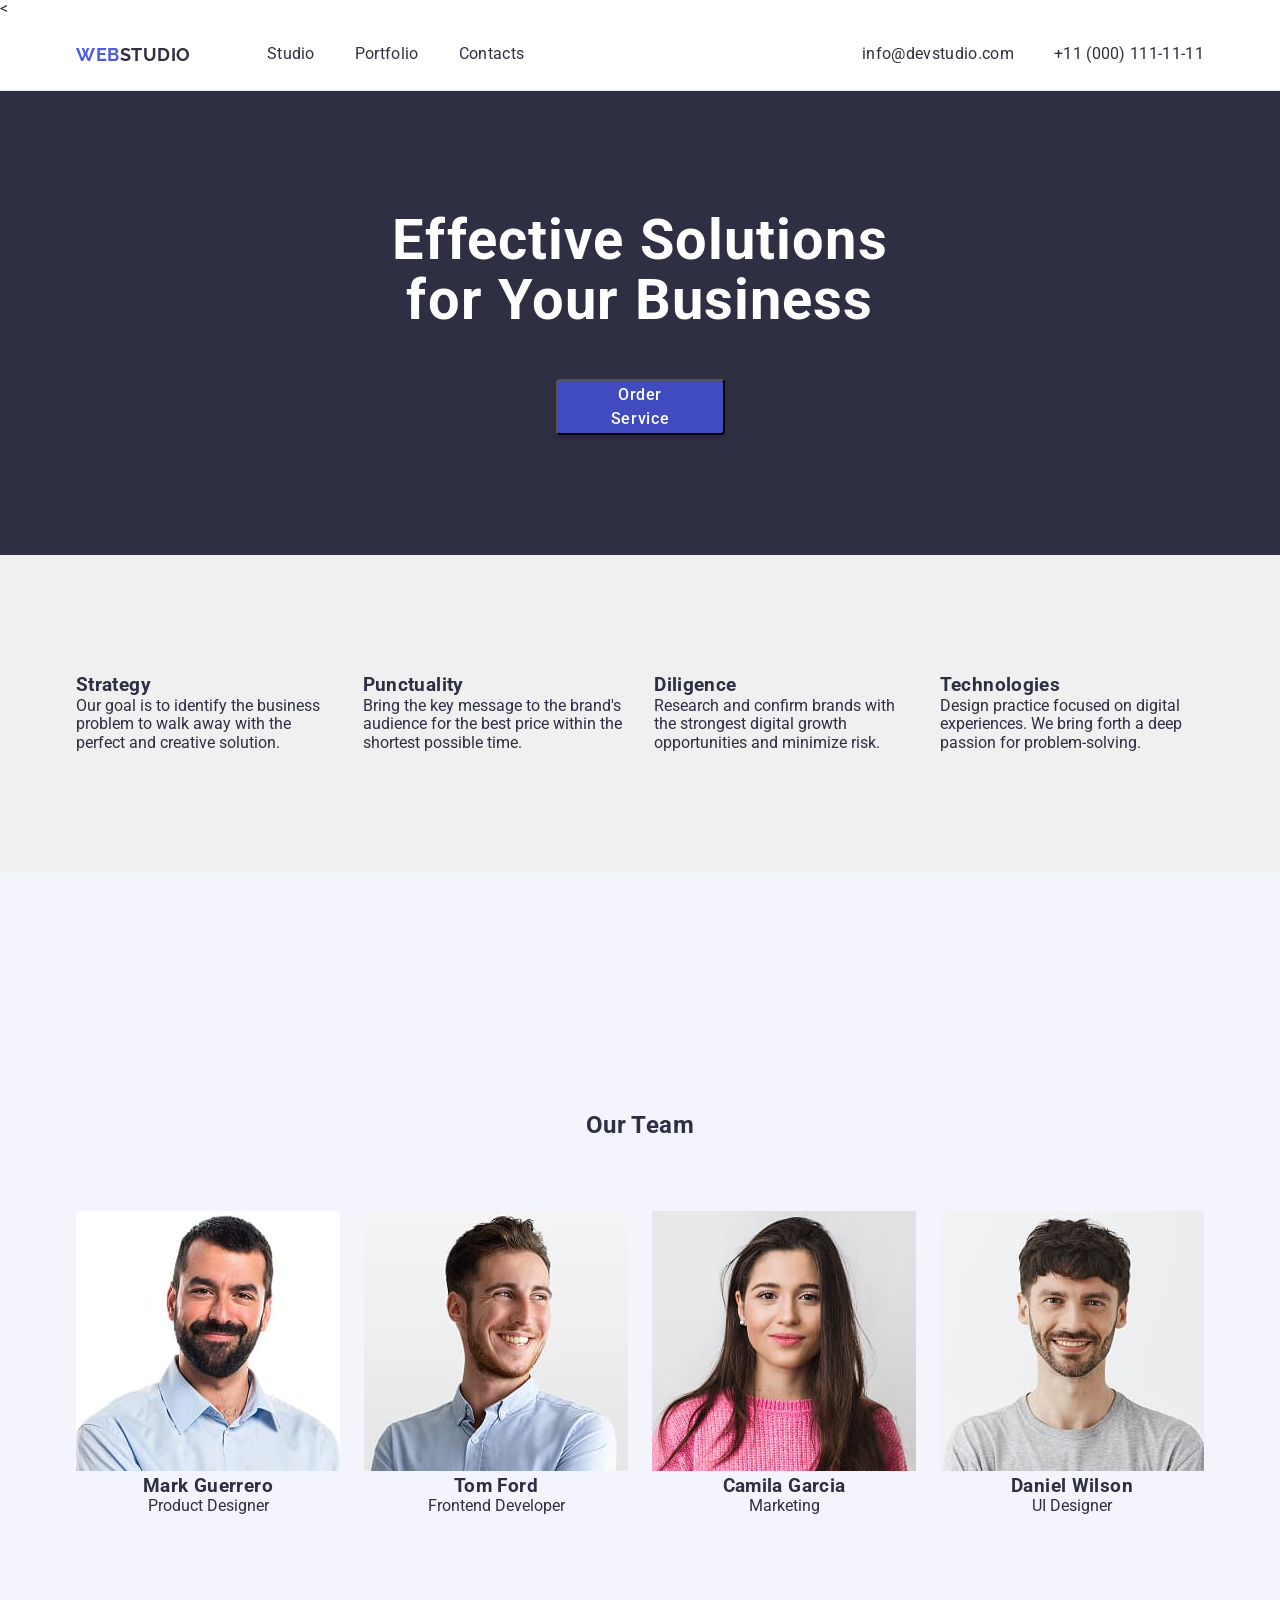
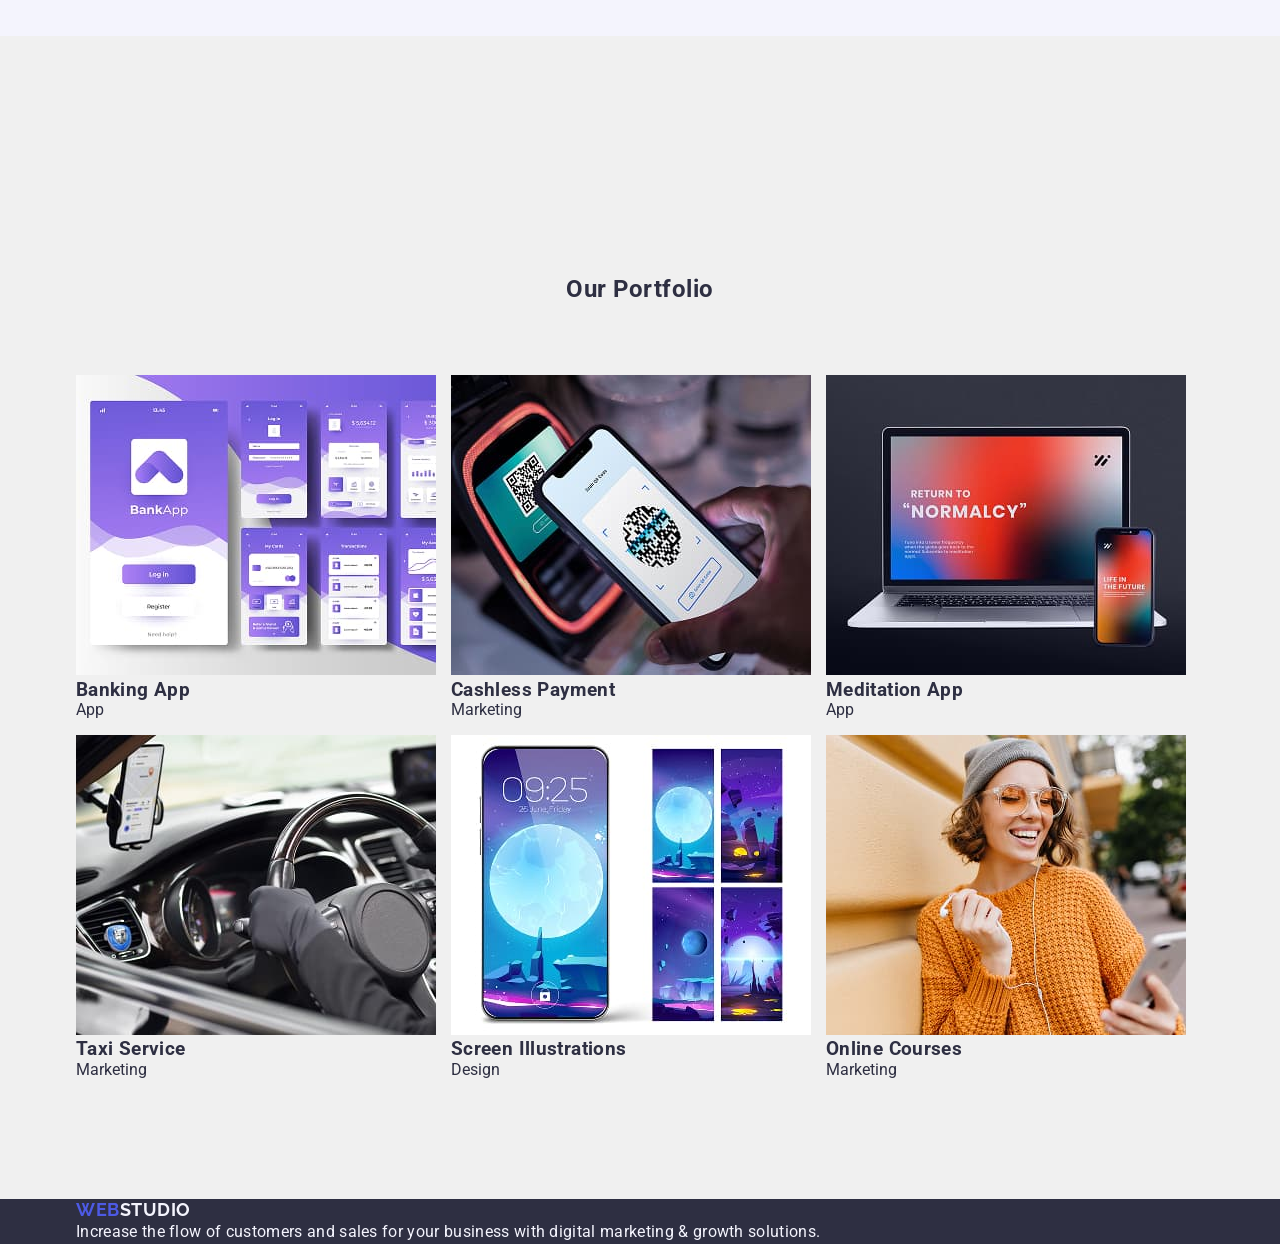
==== index.html @ 1353080e "Initial commit" ====
<!DOCTYPE html>
<html lang="en">

<head>
    <meta charset="UTF-8">
    <meta name="viewport" content="width=device-width, initial-scale=1.0">
    <title>Document</title>
    <!-- fonts -->
    <<link rel="preconnect" href="https://fonts.googleapis.com">
<link rel="preconnect" href="https://fonts.gstatic.com" crossorigin>
<link href="https://fonts.googleapis.com/css2?family=Raleway:ital,wght@0,100..900;1,100..900&family=Roboto:ital,wght@0,100..900;1,100..900&display=swap" rel="stylesheet">
    <!-- normalize -->
    <link rel="stylesheet" href="https://cdnjs.cloudflare.com/ajax/libs/modern-normalize/3.0.1/modern-normalize.min.css">
    <!-- styles -->
    <link rel="stylesheet" href="./css/styles.css">
</head>

<body>
<!-- header section -->
    <header class="header">
        <div class="container">
            <div class="header-container">
                <nav class="nav-menu">
                    <a class="logo"
                        href="./index.html" >
                        web<span class="logo-dark">studio</span>
                    </a>
                    <ul class="nav-menu-list">
                        <li>
                        <a class="nav-menu-link"
                        href="#studio" >Studio
                        </a>
                        </li>
                        <li>
                        <a class="nav-menu-link"
                        href="#portfolio" >Portfolio
                        </a>
                        </li>
                        <li>
                        <a 
                        class="nav-menu-link"href="#contacts">Contacts
                        </a>
                        </li>
                    </ul>
                </nav>
                <address>
                    <ul class="address-list">
                         <li class="address-item"><a href="mailto:info@devstudio.com" rel="noopener noreferrer" aria-label="Email">info@devstudio.com</a></li>
                         <li class="address-item"><a href="tel:+110001111111" target="_blank" rel="noopener noreferrer" aria-label="Phone">+11 (000) 111-11-11</a></li>
                    </ul>    
                </address>
            </div>
        </div>
    </header>
        
<!-- main content -->
    <main>
<!-- hero section -->
     <section class="hero">
            <div class="container">
                <h1 class="h1 hero-title">Effective Solutions for Your Business</h1>
                <button class="btn" type="button" aria-label="Order Service">Order Service</button>
            </div>
     </section>

<!-- features section -->
     <section class="features">
                <div class="container">
                    <h2 class="visually-hidden">Features</h2>
                    <ul class="features-list">
                        <li class="features-title">
                            <h3 class="h3 features-heading">Strategy</h3>
                            <p>Our goal is to identify the business problem to walk away with the perfect and creative solution. 
                            </p>
                        </li>
                        <li>
                            <h3 class="h3 features-heading ">Punctuality</h3>
                            <p> Bring the key message to the brand's audience for the best price within the shortest possible time.
                            </p> 
                        </li>
    
                        <li>
                            <h3 class="h3 features-heading ">Diligence</h3>
                            <p>Research and confirm brands with the strongest digital growth opportunities and minimize risk.
                            </p>
                        </li>
    
                        <li>
                            <h3 class="h3 features-heading">Technologies</h3>
                            <p>Design practice focused on digital experiences. We bring forth a deep passion for problem-solving.</p>
                        </li>
                    </ul>
                </div>
     </section>

<!-- team section -->
     <section class="team">
       <div class="container">
            <h2 class="h2 section-title">Our Team</h2>
                    <ul class="team-list">
                        <li>
                            <img class="team-img" src="./images/team-img/img-1.jpg" width="264" height="260" alt="Mark Guerrero Product Designer">
                            <div class="card-content">
                                <h3 class="team-name">Mark Guerrero</h3>
                                <div class="team-job
                            ">Product Designer</p>
                            </div>
                        </li>
                        <li>
                            <img class="team-img" src="./images/team-img/img-2.jpg" width="264" height="260" alt="Tom Ford Frontend Developer">
                            <h3 class="team-name">Tom Ford</h3>
                            <p class="team-job">Frontend Developer</p>
                        </li>
                        <li>
                            <img class="team-img" src="./images/team-img/img-3.jpg" width="264" height="260" alt="Camila Garcia Marketing">
                            <h3 class="team-name">Camila Garcia</h3>
                            <p class="team-job">Marketing</p>
                        </li>
                        <li>
                            <img class="team-img" src="./images/team-img/img-4.jpg" width="264" height="260" alt="Daniel Wilson UI Designer">
                            <h3 class="team-name">Daniel Wilson</h3>
                            <p class="team-job">UI Designer</p>
                        </li>
                    </ul>  
       </div>
     </section>   

<!-- portfolio section -->
     <section class="portfolio">
          <div class="container">
                <h2 class="h2 section-title">Our Portfolio</h2>
                     <ul class="project-list">
                         <li class="project-img-1">
                         <img src="./images/project-img/project-img-1.jpg" width="360" height="300" alt="Banking App App">
                         <h3 class="h3">Banking App </h3>
                         <p class="project-text">App</p>
                        </li>
                        <li class="project">
                        <img src="./images/project-img/project-img-2.jpg" width="360" height="300" alt="Cashless Payment Marketing">
                        <h3 class="h3">Cashless Payment</h3>
                        <p class="project-text">Marketing</p>
                        </li>
                        <li class="project-img-3">
                        <img src="./images/project-img/project-img-3.jpg" width="360" height="300" alt="Meditation App App">
                        <h3 class="h3">Meditation App</h3>
                         <p class="project-text">App</p>
                        </li>
                        <li class="project-img-4">
                        <img src="./images/project-img/project-img-4.jpg" width="360" height="300" alt="Taxi Service Marketing">
                        <h3 class="h3">Taxi Service</h3>
                        <p class="project-text">Marketing</p>    
                        </li>
                        <li class="project-img-5">
                        <img src="./images/project-img/project-img-5.jpg" width="360" height="300" alt="Screen Illustrations Design">
                        <h3 class="h3">Screen Illustrations</h3>
                        <p class="project-text">Design</p>    
                        </li>
                        <li class="project-img-6">
                        <img src="./images/project-img/project-img-6.jpg" width="360" height="300" alt="Online Courses Marketing">
                        <h3 class="h3">Online Courses</h3>
                        <p class="project-text">Marketing</p>
                        </li>
                    </ul>
          </div>
     </section>
    </main>

<!-- footer section -->
    <footer class="footer">
         <div class="container">
             <a href="./index.html" class="logo">
            web<span class="logo-light">studio</span>
        </a>
             <p class="footer-content">Increase the flow of customers and sales for your business with digital marketing & growth solutions.
             </p>
         </div>
    </footer>
</body>

</html>
---- css/styles.css ----
/* #region base style */

ul, ol {
  list-style-type: none;
  margin: 0;
  padding-left: 0;
}
p,
h1,
h2,
h3,
h4,
h5,
h6,
body {
  margin: 0;
}
button {
  cursor: pointer;
  font-family: inherit;
}
body {
color: #2e2f42;
font-family: "Roboto", sans-serif; 
background-color: #fff;
}
a{
    text-decoration: none;
    color: #2e2f42; 
}
a:hover,
a:active {
    color: #404bbf;
}
p {  
}
h1 {
font: 700 56px / 1.07 "Roboto", sans-serif;
letter-spacing: 0.02em;
text-align: center;
color: #fff;

}
h2 {
font: 700 36px / 1.11;
letter-spacing: 0.02em;
text-align: center;
color: #2e2f42;    
}
h3 {
font: 500 20px / 1.2;
letter-spacing: 0.02em;
text-align: left;
color: #2e2f42;
}
.container {
    max-width: 1158px;
    margin: 0 auto;  
    padding: 0 15px; 
}
.section-title {
padding: 120px 0 72px;
}
.visually-hidden {
  position: absolute;
  width: 1px;
  height: 1px;
  margin: -1px;
  border: 0;
  padding: 0;
  
  white-space: nowrap;
  clip-path: inset(100%);
  clip: rect(0 0 0 0);
  overflow: hidden;
}
/* #endregion base style */

/* #region header style */
header {
    border-bottom: 1px solid #e7e9fc;
    /* display: flex; */
    /* justify-content: space-between; */
    /* align-items: center ; */
}
.header-container {
    display: flex;
    justify-content: space-between;
    margin-left: auto;
    align-items: center;;
}
.nav-menu {
    display: flex;
    align-items: center;
}

.nav-menu-list {
display: flex;
align-items: center;
justify-content: flex-start;
flex-direction: row;
gap: 40px;
padding-left: 76px;
}
.nav-menu-link {
font: 500 16px / 1.5;
letter-spacing: 0.02em;
padding: 24px 0;
}

/* #endregion header style */

/* #region address style */
address {
    font-style: normal;
    font: 400 16px / 1.5 "Roboto", sans-serif;
    letter-spacing: 0.02em;
    color: #2e2f42; 
    font-style: normal;
}
address:hover,
address:active {
    color: #404bbf;
}
.address-list {
    display: flex;
    gap: 40px;
}
.address-item {
font: 400 16px / 1.5;
letter-spacing: 0.02em;
color: #d9d9d9;
align-items: center;
padding: 24px 0;
}
/* #endregion address style */

/* #region logo style */
.logo {
display: block;
font: 700 18px / 1.17 "Raleway", sans-serif;
letter-spacing: 0.03em;
text-transform: uppercase;
color: #4d5ae5;
}

.logo-dark {
color: #2e2f42;
}

.logo-light {
color: #f4f4fd;
}
/* #endregion logo style */
    
/* #region hero style */
.hero {
background: #2e2f42;
}

.hero-title {
color: #fff;
max-width: 496px;
width: 100%;
margin: 0 auto;  
padding-bottom: 48px; 
}

.btn {
font: 500 16px / 1.5 "Roboto", sans-serif;
letter-spacing: 0.04em;
color: #fff;
display: flex;
align-items: center;
/* flex-direction: row; */
margin: 0 auto;
padding: 16px 32px;
/* gap: 10px; */

border-radius: 4px;
/* padding-block: 16px;
padding-inline: 32px; */
width: 169px;
height: 56px;

box-shadow: 0 4px 4px 0 rgba(0, 0, 0, 0.15);
background: #404bbf;
}
.btn:hover,
.btn:focus {
    background-color: #4d5ae5;
}
/* #endregion hero style */

/* #region features style */
section {
    background-color: #f0f0f0;
    padding: 120px 0;
}

.features {
    /* display: flex; */
}
.features-title {
}

.features-list {
    display: flex;
    gap: 30px;
}

.features-heading {
}


/* #endregion features style */

/* #region team style */

.team {
   background: #f4f4fd; 
}
.team-title {
    padding: 120px 0 72px;
}

.team-list {
    display: flex;
    flex-wrap: wrap;
    justify-content: space-between;
}

.team-img {
    background: #f4f4fd;
    width: 264px;
    
}

.team-name {
    text-align: center;
}

.team-job {
    text-align: center;
}
.card-content {
    border: 1px solid #;
}

/* #endregion team */

/* #region portfolio */
.portfolio-title {
    padding: ;
}
.project-list {
    display: flex;
    flex-wrap: wrap;
    gap: 15px;
}
.project-img-1 {
}

.project-text {
}

.project {
}

.project-img-3 {
}

.project-img-4 {
}

.project-img-5 {
}

.project-img-6 {
}
/* #endregion portfolio */

/* #region footer */
.footer {
    background-color: #2e2f42;
}

.footer {
}

.logo {
}

.logo-light {
}

.footer-content {
font: 400 16px / 1.5 "Roboto", sans-serif;
letter-spacing: 0.02em;
color: #f4f4fd;
}

/* #endregion footer */
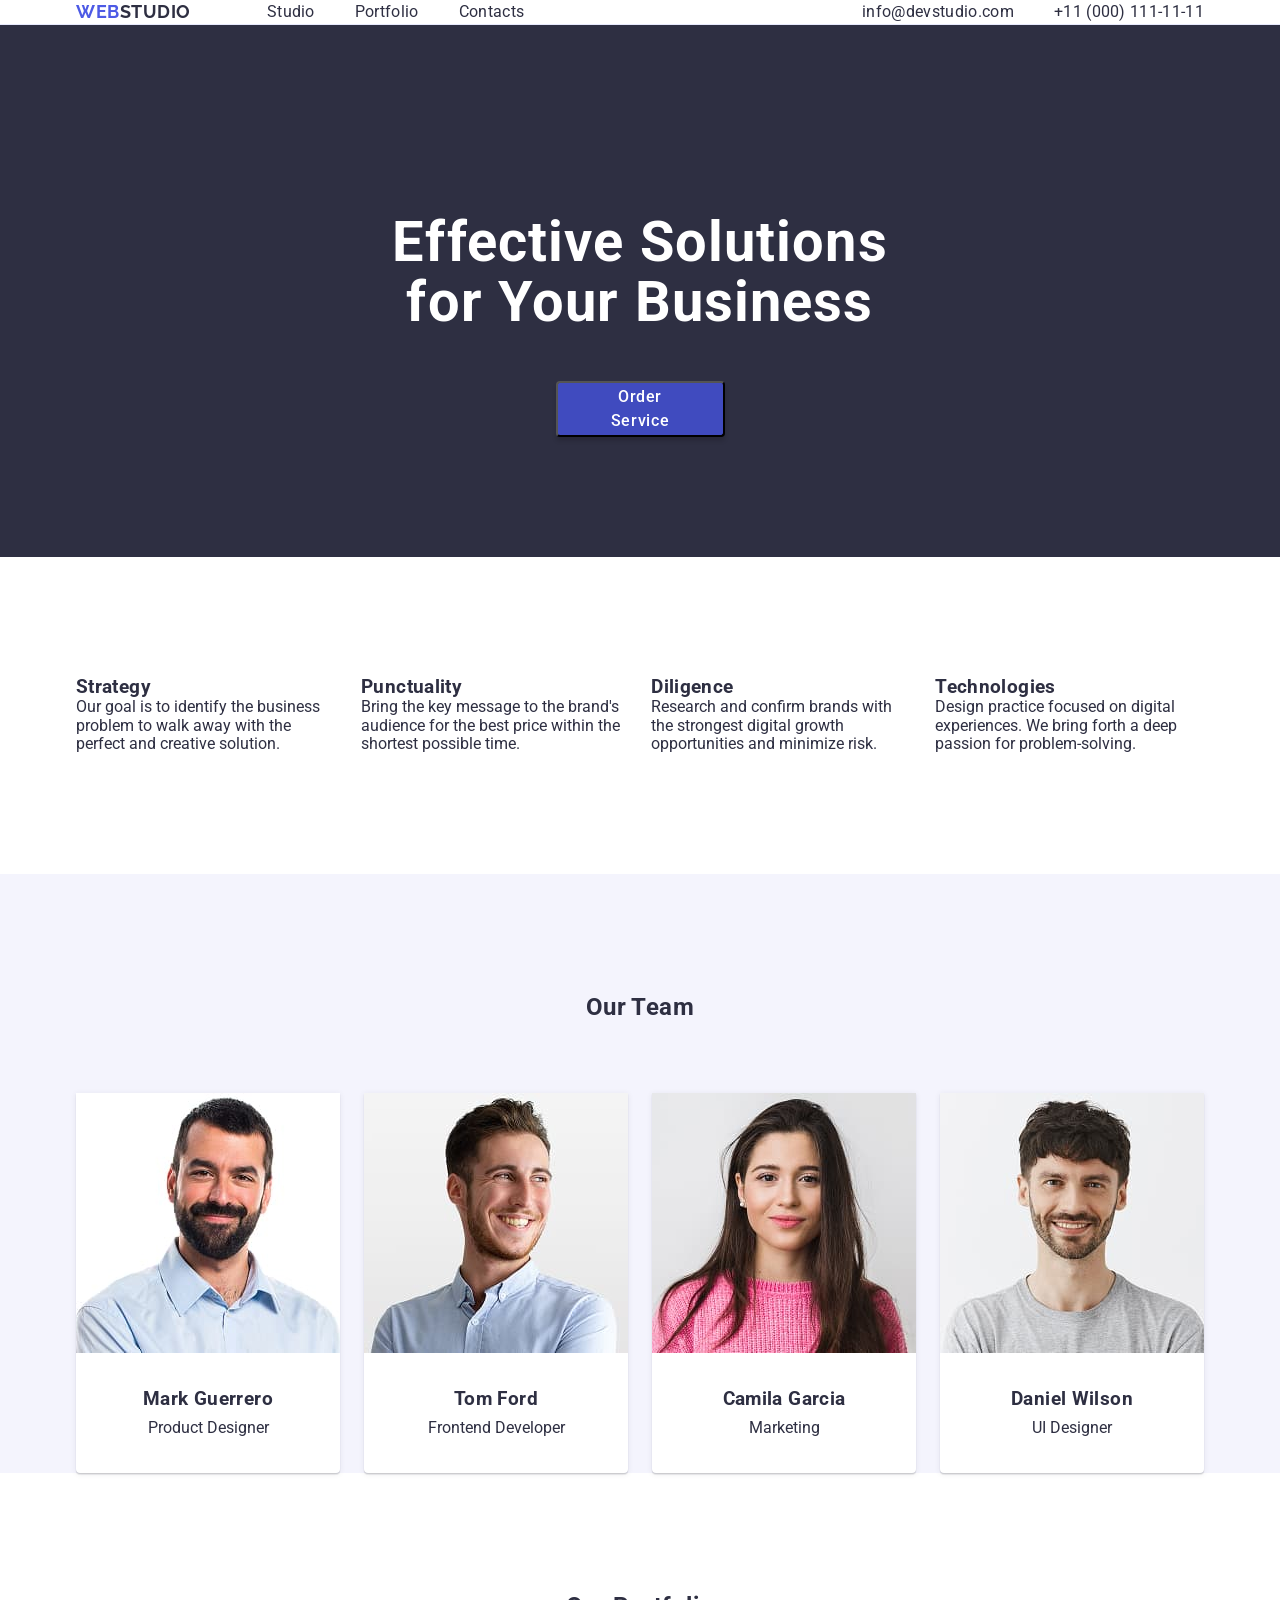
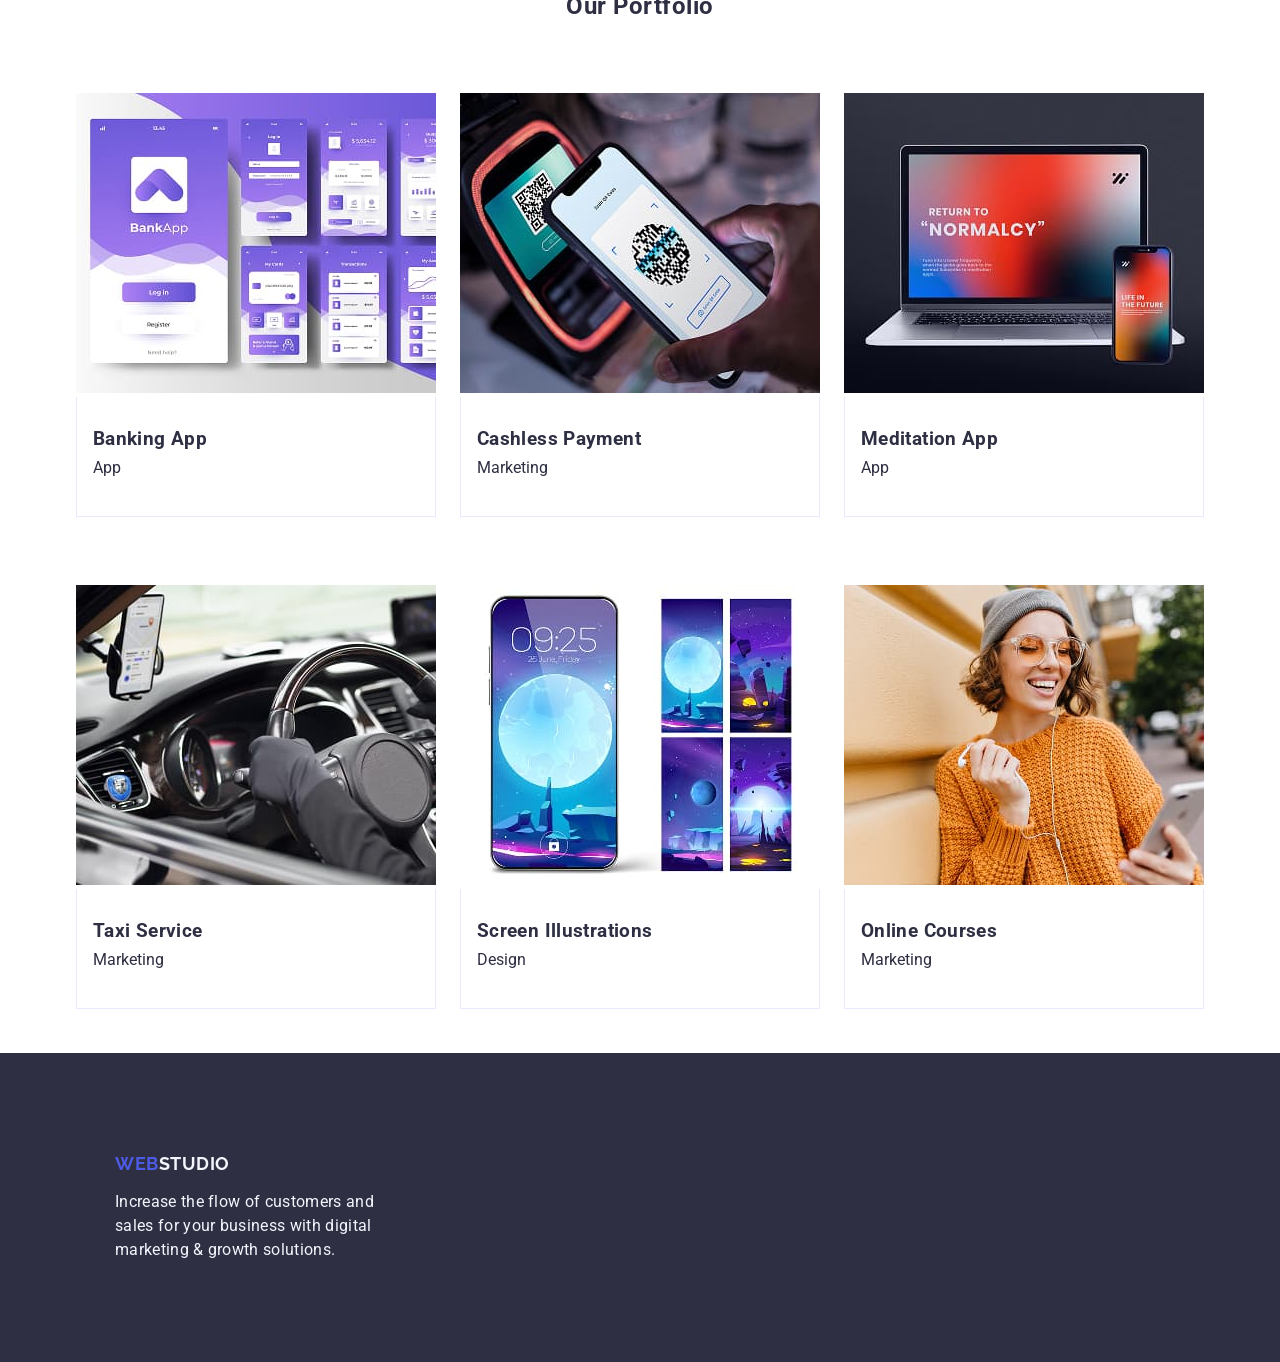
==== commit 154de474: "hw3-opt3" ====
--- a/index.html
+++ b/index.html
@@ -6,7 +6,7 @@
     <meta name="viewport" content="width=device-width, initial-scale=1.0">
     <title>Document</title>
     <!-- fonts -->
-    <<link rel="preconnect" href="https://fonts.googleapis.com">
+    <link rel="preconnect" href="https://fonts.googleapis.com">
 <link rel="preconnect" href="https://fonts.gstatic.com" crossorigin>
 <link href="https://fonts.googleapis.com/css2?family=Raleway:ital,wght@0,100..900;1,100..900&family=Roboto:ital,wght@0,100..900;1,100..900&display=swap" rel="stylesheet">
     <!-- normalize -->
@@ -96,30 +96,35 @@
 <!-- team section -->
      <section class="team">
        <div class="container">
-            <h2 class="h2 section-title">Our Team</h2>
+            <h2 class="h2 team-title">Our Team</h2>
                     <ul class="team-list">
-                        <li>
+                        <li class="team-box">
                             <img class="team-img" src="./images/team-img/img-1.jpg" width="264" height="260" alt="Mark Guerrero Product Designer">
                             <div class="card-content">
                                 <h3 class="team-name">Mark Guerrero</h3>
-                                <div class="team-job
-                            ">Product Designer</p>
+                                <p class="team-job">Product Designer</p>
                             </div>
                         </li>
-                        <li>
+                        <li class="team-box">
                             <img class="team-img" src="./images/team-img/img-2.jpg" width="264" height="260" alt="Tom Ford Frontend Developer">
-                            <h3 class="team-name">Tom Ford</h3>
-                            <p class="team-job">Frontend Developer</p>
+                            <div class="card-content">
+                                <h3 class="team-name">Tom Ford</h3>
+                                <p class="team-job">Frontend Developer</p>
+                            </div>
                         </li>
-                        <li>
+                        <li class="team-box">
                             <img class="team-img" src="./images/team-img/img-3.jpg" width="264" height="260" alt="Camila Garcia Marketing">
-                            <h3 class="team-name">Camila Garcia</h3>
-                            <p class="team-job">Marketing</p>
+                            <div class="card-content">
+                                <h3 class="team-name">Camila Garcia</h3>
+                                <p class="team-job">Marketing</p>
+                            </div>
                         </li>
-                        <li>
+                        <li class="team-box">
                             <img class="team-img" src="./images/team-img/img-4.jpg" width="264" height="260" alt="Daniel Wilson UI Designer">
-                            <h3 class="team-name">Daniel Wilson</h3>
-                            <p class="team-job">UI Designer</p>
+                            <div class="card-content">
+                                <h3 class="team-name">Daniel Wilson</h3>
+                                <p class="team-job">UI Designer</p>
+                            </div>
                         </li>
                     </ul>  
        </div>
@@ -128,37 +133,49 @@
 <!-- portfolio section -->
      <section class="portfolio">
           <div class="container">
-                <h2 class="h2 section-title">Our Portfolio</h2>
+                <h2 class="h2 portfolio-title">Our Portfolio</h2>
                      <ul class="project-list">
-                         <li class="project-img-1">
+                         <li class="project-box">
                          <img src="./images/project-img/project-img-1.jpg" width="360" height="300" alt="Banking App App">
-                         <h3 class="h3">Banking App </h3>
-                         <p class="project-text">App</p>
+                         <div class="project-content">
+                             <h3 class="h3 project-title">Banking App </h3>
+                             <p class="project-text">App</p>
+                         </div> 
                         </li>
-                        <li class="project">
+                        <li class="project-box">
                         <img src="./images/project-img/project-img-2.jpg" width="360" height="300" alt="Cashless Payment Marketing">
-                        <h3 class="h3">Cashless Payment</h3>
-                        <p class="project-text">Marketing</p>
+                        <div class="project-content">
+                            <h3 class="h3 project-title">Cashless Payment</h3>
+                            <p class="project-text">Marketing</p>
+                        </div>
                         </li>
-                        <li class="project-img-3">
+                        <li class="project-box">
                         <img src="./images/project-img/project-img-3.jpg" width="360" height="300" alt="Meditation App App">
-                        <h3 class="h3">Meditation App</h3>
-                         <p class="project-text">App</p>
+                        <div class="project-content">
+                            <h3 class="h3 project-title">Meditation App</h3>
+                            <p class="project-text">App</p>
+                        </div>
                         </li>
-                        <li class="project-img-4">
+                        <li class="project-box">
                         <img src="./images/project-img/project-img-4.jpg" width="360" height="300" alt="Taxi Service Marketing">
-                        <h3 class="h3">Taxi Service</h3>
-                        <p class="project-text">Marketing</p>    
+                        <div class="project-content">
+                            <h3 class="h3 project-title">Taxi Service</h3>
+                            <p class="project-text">Marketing</p> 
+                        </div>   
                         </li>
-                        <li class="project-img-5">
+                        <li class="project-box">
                         <img src="./images/project-img/project-img-5.jpg" width="360" height="300" alt="Screen Illustrations Design">
-                        <h3 class="h3">Screen Illustrations</h3>
-                        <p class="project-text">Design</p>    
+                        <div class="project-content">
+                            <h3 class="h3 project-title">Screen Illustrations</h3>
+                            <p class="project-text">Design</p>  
+                        </div>  
                         </li>
-                        <li class="project-img-6">
+                        <li class="project-box">
                         <img src="./images/project-img/project-img-6.jpg" width="360" height="300" alt="Online Courses Marketing">
-                        <h3 class="h3">Online Courses</h3>
-                        <p class="project-text">Marketing</p>
+                        <div class="project-content">
+                            <h3 class="h3 project-title">Online Courses</h3>
+                            <p class="project-text">Marketing</p>
+                        </div>
                         </li>
                     </ul>
           </div>
--- a/css/styles.css
+++ b/css/styles.css
@@ -58,9 +58,7 @@
     margin: 0 auto;  
     padding: 0 15px; 
 }
-.section-title {
-padding: 120px 0 72px;
-}
+
 .visually-hidden {
   position: absolute;
   width: 1px;
@@ -100,7 +98,7 @@
 justify-content: flex-start;
 flex-direction: row;
 gap: 40px;
-padding-left: 76px;
+margin-left: 76px;
 }
 .nav-menu-link {
 font: 500 16px / 1.5;
@@ -131,7 +129,6 @@
 letter-spacing: 0.02em;
 color: #d9d9d9;
 align-items: center;
-padding: 24px 0;
 }
 /* #endregion address style */
 
@@ -142,6 +139,7 @@
 letter-spacing: 0.03em;
 text-transform: uppercase;
 color: #4d5ae5;
+align-items: left;
 }
 
 .logo-dark {
@@ -156,6 +154,7 @@
 /* #region hero style */
 .hero {
 background: #2e2f42;
+padding: 188px 0 120px;
 }
 
 .hero-title {
@@ -163,7 +162,7 @@
 max-width: 496px;
 width: 100%;
 margin: 0 auto;  
-padding-bottom: 48px; 
+margin-bottom: 48px;
 }
 
 .btn {
@@ -194,8 +193,7 @@
 
 /* #region features style */
 section {
-    background-color: #f0f0f0;
-    padding: 120px 0;
+    
 }
 
 .features {
@@ -206,7 +204,9 @@
 
 .features-list {
     display: flex;
-    gap: 30px;
+    gap: 24px;
+    width: calc(100% - 24px * 3) / 4;
+    padding: 120px 0;
 }
 
 .features-heading {
@@ -224,20 +224,30 @@
     padding: 120px 0 72px;
 }
 
+.team-box {
+border-radius: 0 0 4px 4px;
+padding-block: 0px 32px;
+padding-inline: 0px;
+width: 264px;
+height: 380px;
+
+box-shadow: 0 2px 1px 0 rgba(46, 47, 66, 0.08), 0 1px 1px 0 rgba(46, 47, 66, 0.16), 0 1px 6px 0 rgba(46, 47, 66, 0.08);
+background: #fff;
+}
 .team-list {
     display: flex;
-    flex-wrap: wrap;
-    justify-content: space-between;
+    gap: 24px;
+    width: calc(100% - 24px * 3) / 4;
 }
 
 .team-img {
     background: #f4f4fd;
-    width: 264px;
-    
+    width: 264px;  
 }
 
 .team-name {
     text-align: center;
+    margin-bottom: 8px;
 }
 
 .team-job {
@@ -245,38 +255,46 @@
 }
 .card-content {
     border: 1px solid #;
+    align-items: center;
+    padding: 32px 16px;
 }
 
 /* #endregion team */
 
 /* #region portfolio */
 .portfolio-title {
-    padding: ;
+    padding: 120px 0 72px;
 }
 .project-list {
     display: flex;
     flex-wrap: wrap;
-    gap: 15px;
-}
-.project-img-1 {
+    gap:24px;
+    width: calc(100% - 24px * 2) / 3;   
+}
+
+.project-box {
+ /* border: 1px solid #e7e9fc; */
+width: 360px;
+height: 420px; 
+margin-bottom: 48px;  
+}
+
+.project-content {
+border-bottom: 1px solid #e7e9fc;
+border-left: 1px solid #e7e9fc;
+border-right: 1px solid #e7e9fc;
+padding-block: 32px;
+padding-inline: 16px;
+width: 360px;
+height: 120px;
+}
+
+.project-title {
+    color: #2e2f42;
+    margin-bottom: 8px;
 }
 
 .project-text {
-}
-
-.project {
-}
-
-.project-img-3 {
-}
-
-.project-img-4 {
-}
-
-.project-img-5 {
-}
-
-.project-img-6 {
 }
 /* #endregion portfolio */
 
@@ -286,18 +304,20 @@
 }
 
 .footer {
-}
-
-.logo {
+    padding: 100px;
 }
 
 .logo-light {
+    
 }
 
 .footer-content {
 font: 400 16px / 1.5 "Roboto", sans-serif;
 letter-spacing: 0.02em;
 color: #f4f4fd;
+max-width:264px;
+width: 100%;
+margin-top: 16px;
 }
 
 /* #endregion footer */
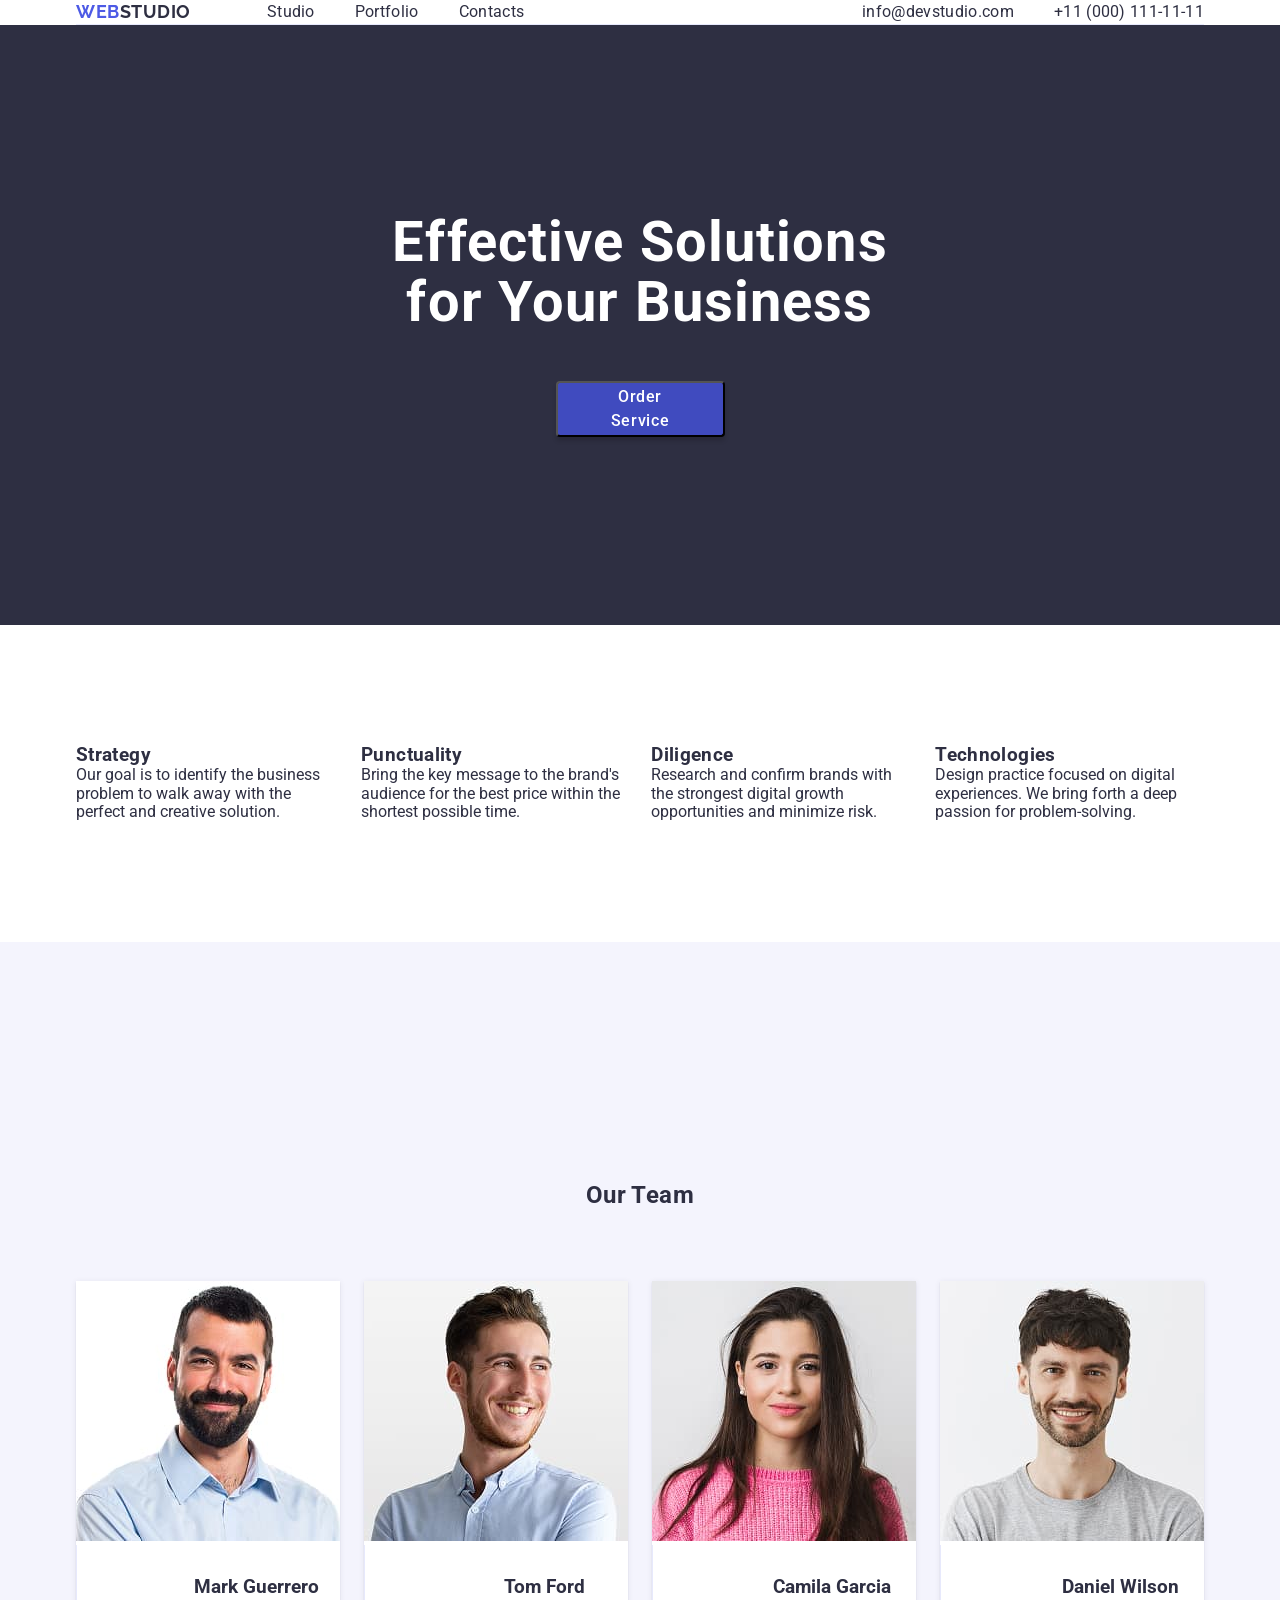
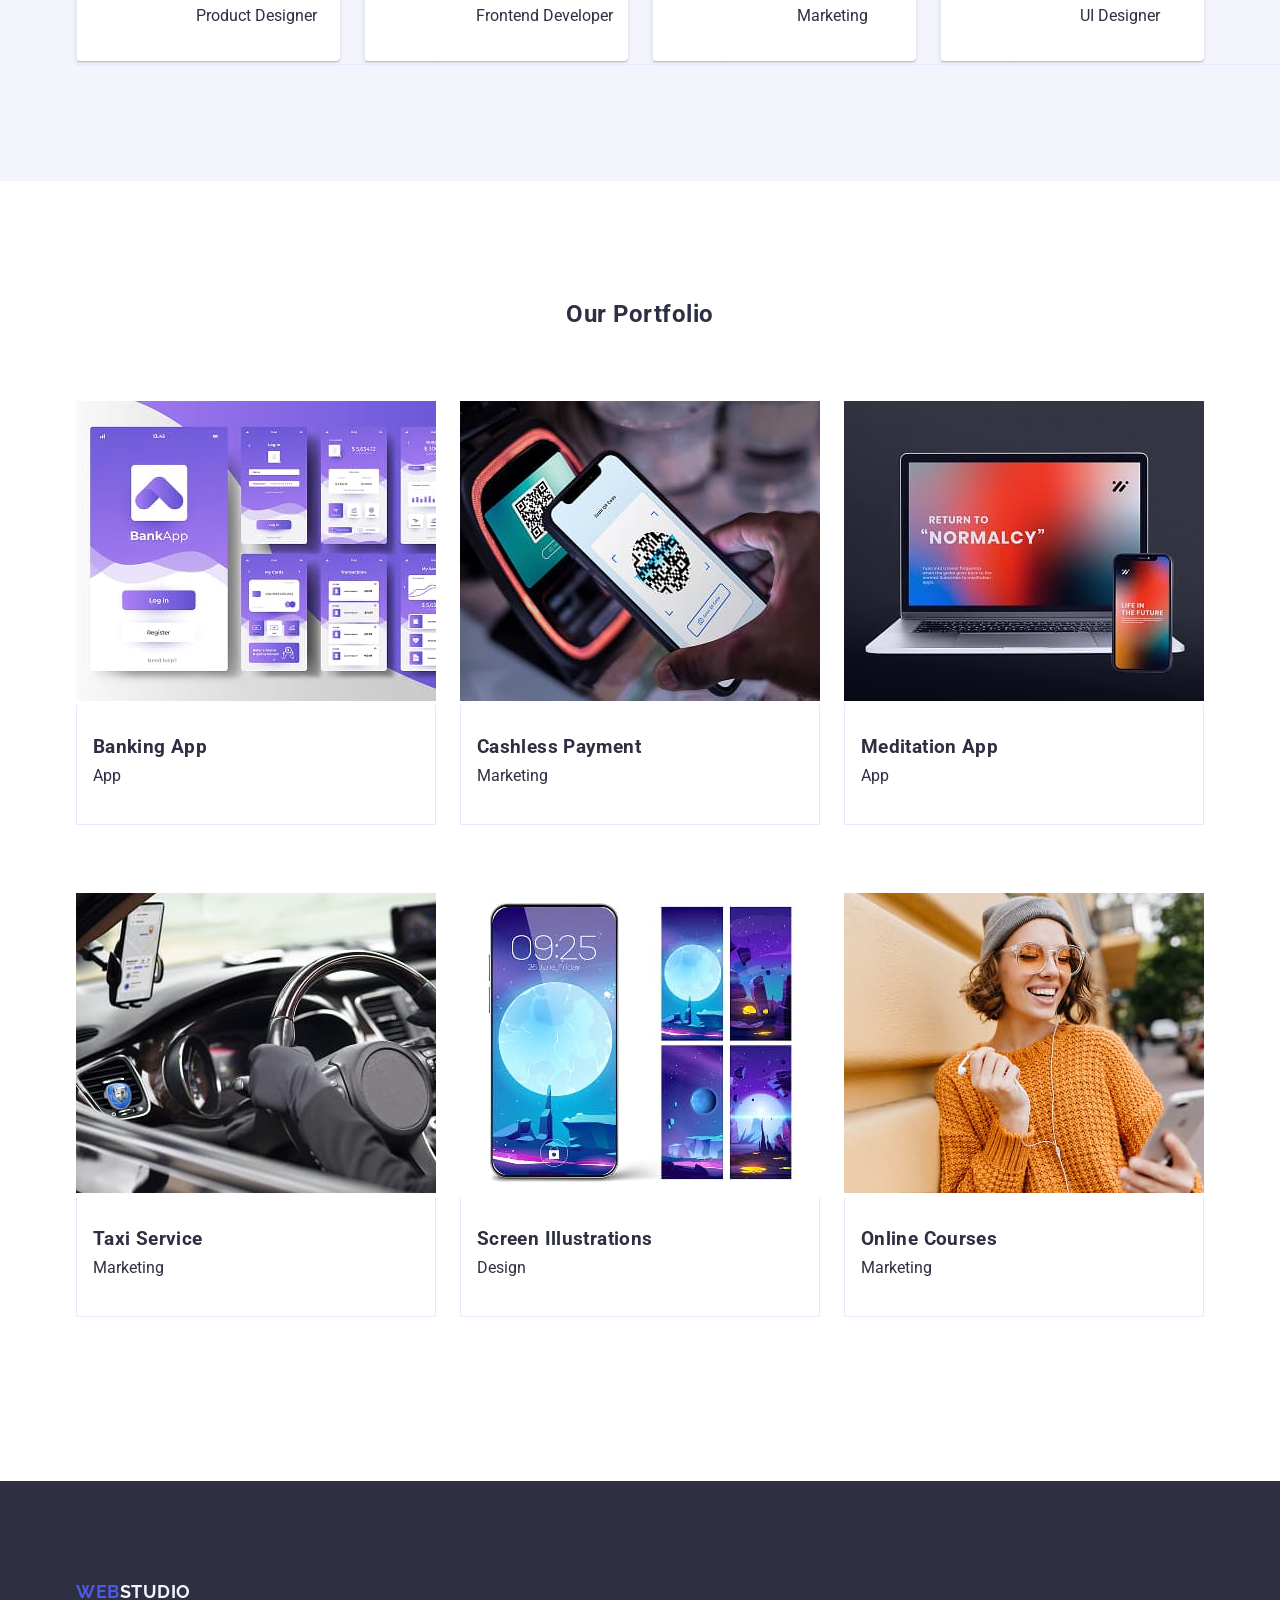
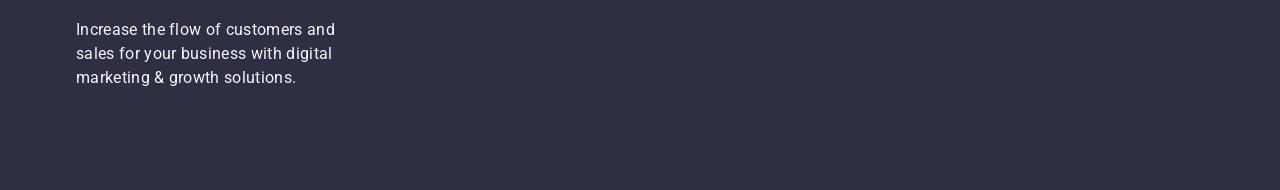
==== commit 4a754154: "hw3-validation" ====
--- a/index.html
+++ b/index.html
@@ -38,7 +38,7 @@
                         </li>
                         <li>
                         <a 
-                        class="nav-menu-link"href="#contacts">Contacts
+                        class="nav-menu-link" href="#contacts">Contacts
                         </a>
                         </li>
                     </ul>
--- a/css/styles.css
+++ b/css/styles.css
@@ -15,15 +15,18 @@
 body {
   margin: 0;
 }
+
 button {
   cursor: pointer;
   font-family: inherit;
 }
+
 body {
 color: #2e2f42;
 font-family: "Roboto", sans-serif; 
 background-color: #fff;
 }
+
 a{
     text-decoration: none;
     color: #2e2f42; 
@@ -32,27 +35,28 @@
 a:active {
     color: #404bbf;
 }
-p {  
-}
-h1 {
+
+.h1 {
 font: 700 56px / 1.07 "Roboto", sans-serif;
 letter-spacing: 0.02em;
 text-align: center;
 color: #fff;
-
-}
-h2 {
+}
+
+.h2 {
 font: 700 36px / 1.11;
 letter-spacing: 0.02em;
 text-align: center;
 color: #2e2f42;    
 }
-h3 {
+
+.h3 {
 font: 500 20px / 1.2;
 letter-spacing: 0.02em;
 text-align: left;
 color: #2e2f42;
 }
+
 .container {
     max-width: 1158px;
     margin: 0 auto;  
@@ -75,17 +79,14 @@
 /* #endregion base style */
 
 /* #region header style */
-header {
-    border-bottom: 1px solid #e7e9fc;
-    /* display: flex; */
-    /* justify-content: space-between; */
-    /* align-items: center ; */
+.header {
 }
 .header-container {
     display: flex;
     justify-content: space-between;
     margin-left: auto;
-    align-items: center;;
+    align-items: center;
+    border-bottom: 1px solid #e7e9fc;
 }
 .nav-menu {
     display: flex;
@@ -154,7 +155,7 @@
 /* #region hero style */
 .hero {
 background: #2e2f42;
-padding: 188px 0 120px;
+padding: 188px 0px;
 }
 
 .hero-title {
@@ -174,7 +175,6 @@
 /* flex-direction: row; */
 margin: 0 auto;
 padding: 16px 32px;
-/* gap: 10px; */
 
 border-radius: 4px;
 /* padding-block: 16px;
@@ -192,21 +192,17 @@
 /* #endregion hero style */
 
 /* #region features style */
-section {
-    
-}
-
 .features {
-    /* display: flex; */
-}
+    padding: 120px 0;
+}
+
 .features-title {
 }
 
 .features-list {
     display: flex;
     gap: 24px;
-    width: calc(100% - 24px * 3) / 4;
-    padding: 120px 0;
+    width: calc(100% - 72px) / 4;
 }
 
 .features-heading {
@@ -218,7 +214,8 @@
 /* #region team style */
 
 .team {
-   background: #f4f4fd; 
+   background: #f4f4fd;
+   padding: 120px 0 ; 
 }
 .team-title {
     padding: 120px 0 72px;
@@ -237,7 +234,7 @@
 .team-list {
     display: flex;
     gap: 24px;
-    width: calc(100% - 24px * 3) / 4;
+    width: calc(100% - 72px) / 4;
 }
 
 .team-img {
@@ -254,26 +251,33 @@
     text-align: center;
 }
 .card-content {
-    border: 1px solid #;
-    align-items: center;
-    padding: 32px 16px;
+border-bottom: 1px solid #e7e9fc;
+border-left: 1px solid #e7e9fc;
+border-right: 1px solid #e7e9fc;
+padding-block: 32px;
+padding-inline: 16px;
+width: 360px;
+height: 120px;
 }
 
 /* #endregion team */
 
 /* #region portfolio */
+.portfolio{
+    padding: 120px 0;
+}
+
 .portfolio-title {
-    padding: 120px 0 72px;
+    padding: 0 0 72px;
 }
 .project-list {
     display: flex;
     flex-wrap: wrap;
-    gap:24px;
-    width: calc(100% - 24px * 2) / 3;   
+    gap: 24px;
+    width: calc(100% - 48px) / 3;   
 }
 
 .project-box {
- /* border: 1px solid #e7e9fc; */
 width: 360px;
 height: 420px; 
 margin-bottom: 48px;  
@@ -301,14 +305,7 @@
 /* #region footer */
 .footer {
     background-color: #2e2f42;
-}
-
-.footer {
-    padding: 100px;
-}
-
-.logo-light {
-    
+    padding: 100px 0;
 }
 
 .footer-content {
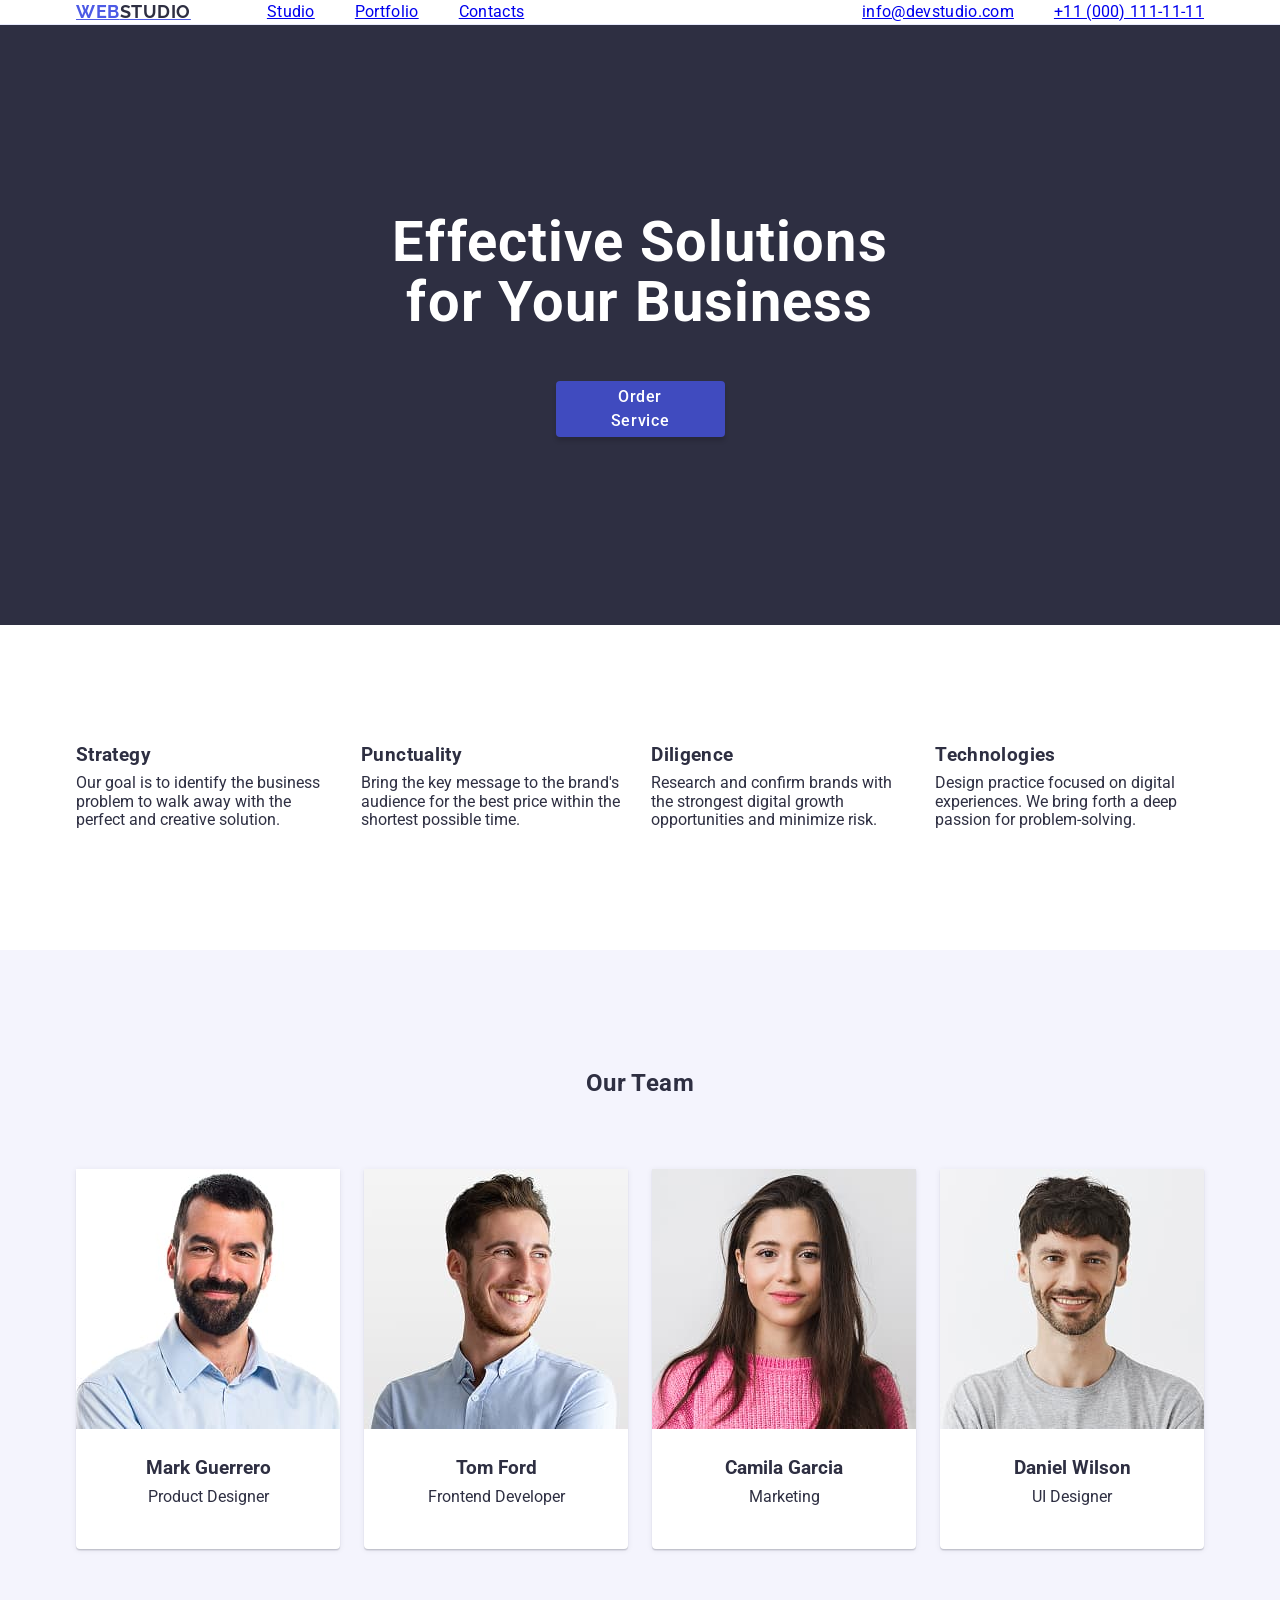
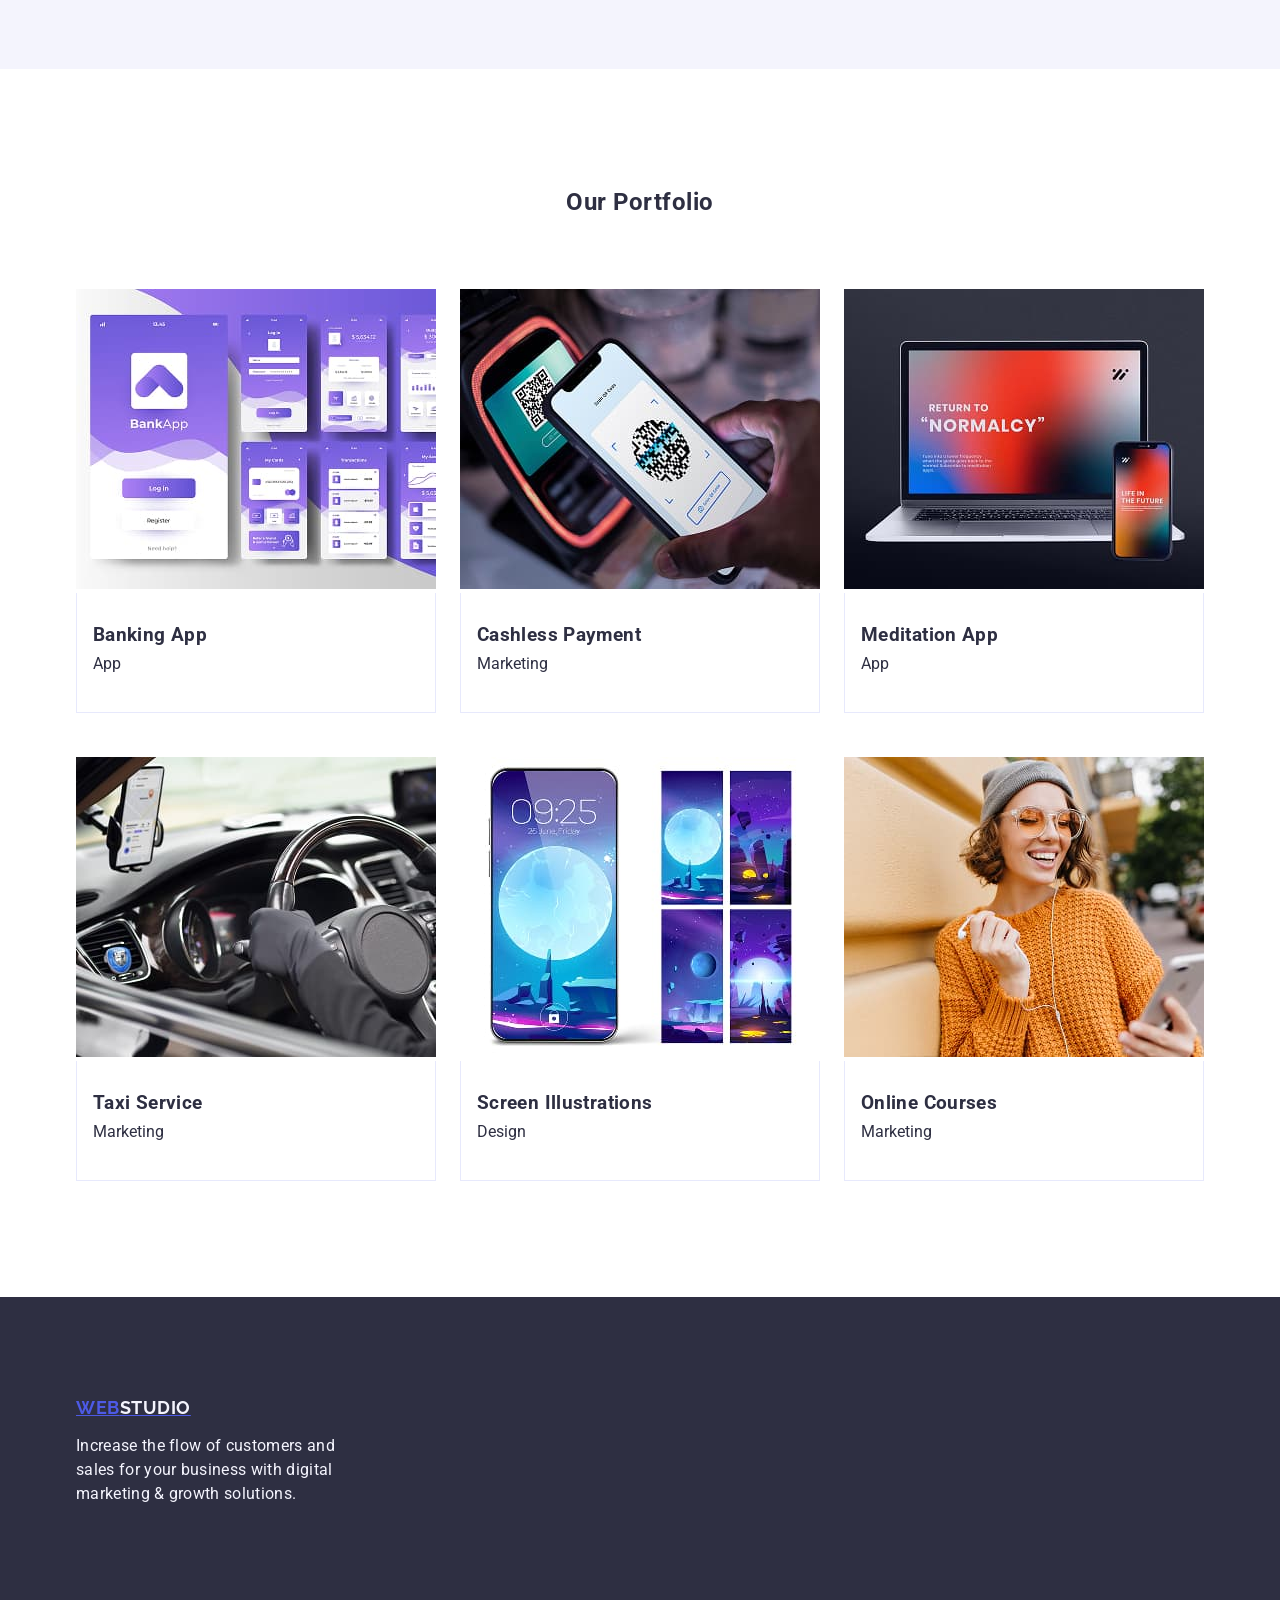
==== commit e1b33575: "hw3-opt6" ====
--- a/index.html
+++ b/index.html
@@ -73,19 +73,19 @@
                             <p>Our goal is to identify the business problem to walk away with the perfect and creative solution. 
                             </p>
                         </li>
-                        <li>
+                        <li class="features-title">
                             <h3 class="h3 features-heading ">Punctuality</h3>
                             <p> Bring the key message to the brand's audience for the best price within the shortest possible time.
                             </p> 
                         </li>
     
-                        <li>
+                        <li class="features-title">
                             <h3 class="h3 features-heading ">Diligence</h3>
                             <p>Research and confirm brands with the strongest digital growth opportunities and minimize risk.
                             </p>
                         </li>
     
-                        <li>
+                        <li class="features-title">
                             <h3 class="h3 features-heading">Technologies</h3>
                             <p>Design practice focused on digital experiences. We bring forth a deep passion for problem-solving.</p>
                         </li>
--- a/css/styles.css
+++ b/css/styles.css
@@ -27,12 +27,12 @@
 background-color: #fff;
 }
 
-a{
+.a{
     text-decoration: none;
     color: #2e2f42; 
 }
-a:hover,
-a:active {
+.a:hover,
+.a:active {
     color: #404bbf;
 }
 
@@ -80,13 +80,13 @@
 
 /* #region header style */
 .header {
+    border-bottom: 1px solid #e7e9fc;
 }
 .header-container {
     display: flex;
     justify-content: space-between;
     margin-left: auto;
-    align-items: center;
-    border-bottom: 1px solid #e7e9fc;
+    align-items: center;  
 }
 .nav-menu {
     display: flex;
@@ -175,6 +175,7 @@
 /* flex-direction: row; */
 margin: 0 auto;
 padding: 16px 32px;
+border: none;
 
 border-radius: 4px;
 /* padding-block: 16px;
@@ -197,28 +198,27 @@
 }
 
 .features-title {
+    flex-basis: calc(100% - 72px)/4;
 }
 
 .features-list {
     display: flex;
     gap: 24px;
-    width: calc(100% - 72px) / 4;
 }
 
 .features-heading {
-}
-
-
+     margin-bottom: 8px;
+}
 /* #endregion features style */
 
 /* #region team style */
-
 .team {
    background: #f4f4fd;
    padding: 120px 0 ; 
 }
+
 .team-title {
-    padding: 120px 0 72px;
+    padding: 0 0 72px;
 }
 
 .team-box {
@@ -234,10 +234,11 @@
 .team-list {
     display: flex;
     gap: 24px;
-    width: calc(100% - 72px) / 4;
+    flex-basis: calc(100% - 72px) / 4;
 }
 
 .team-img {
+    display: block;
     background: #f4f4fd;
     width: 264px;  
 }
@@ -250,16 +251,10 @@
 .team-job {
     text-align: center;
 }
+
 .card-content {
-border-bottom: 1px solid #e7e9fc;
-border-left: 1px solid #e7e9fc;
-border-right: 1px solid #e7e9fc;
-padding-block: 32px;
-padding-inline: 16px;
-width: 360px;
-height: 120px;
-}
-
+    padding: 29px 16px 32px;
+}
 /* #endregion team */
 
 /* #region portfolio */
@@ -273,14 +268,14 @@
 .project-list {
     display: flex;
     flex-wrap: wrap;
-    gap: 24px;
-    width: calc(100% - 48px) / 3;   
+    gap: 48px 24px;  
 }
 
 .project-box {
+display: block;
 width: 360px;
-height: 420px; 
-margin-bottom: 48px;  
+height: 420px;
+flex-basis: calc(100% - 48px) / 3; 
 }
 
 .project-content {
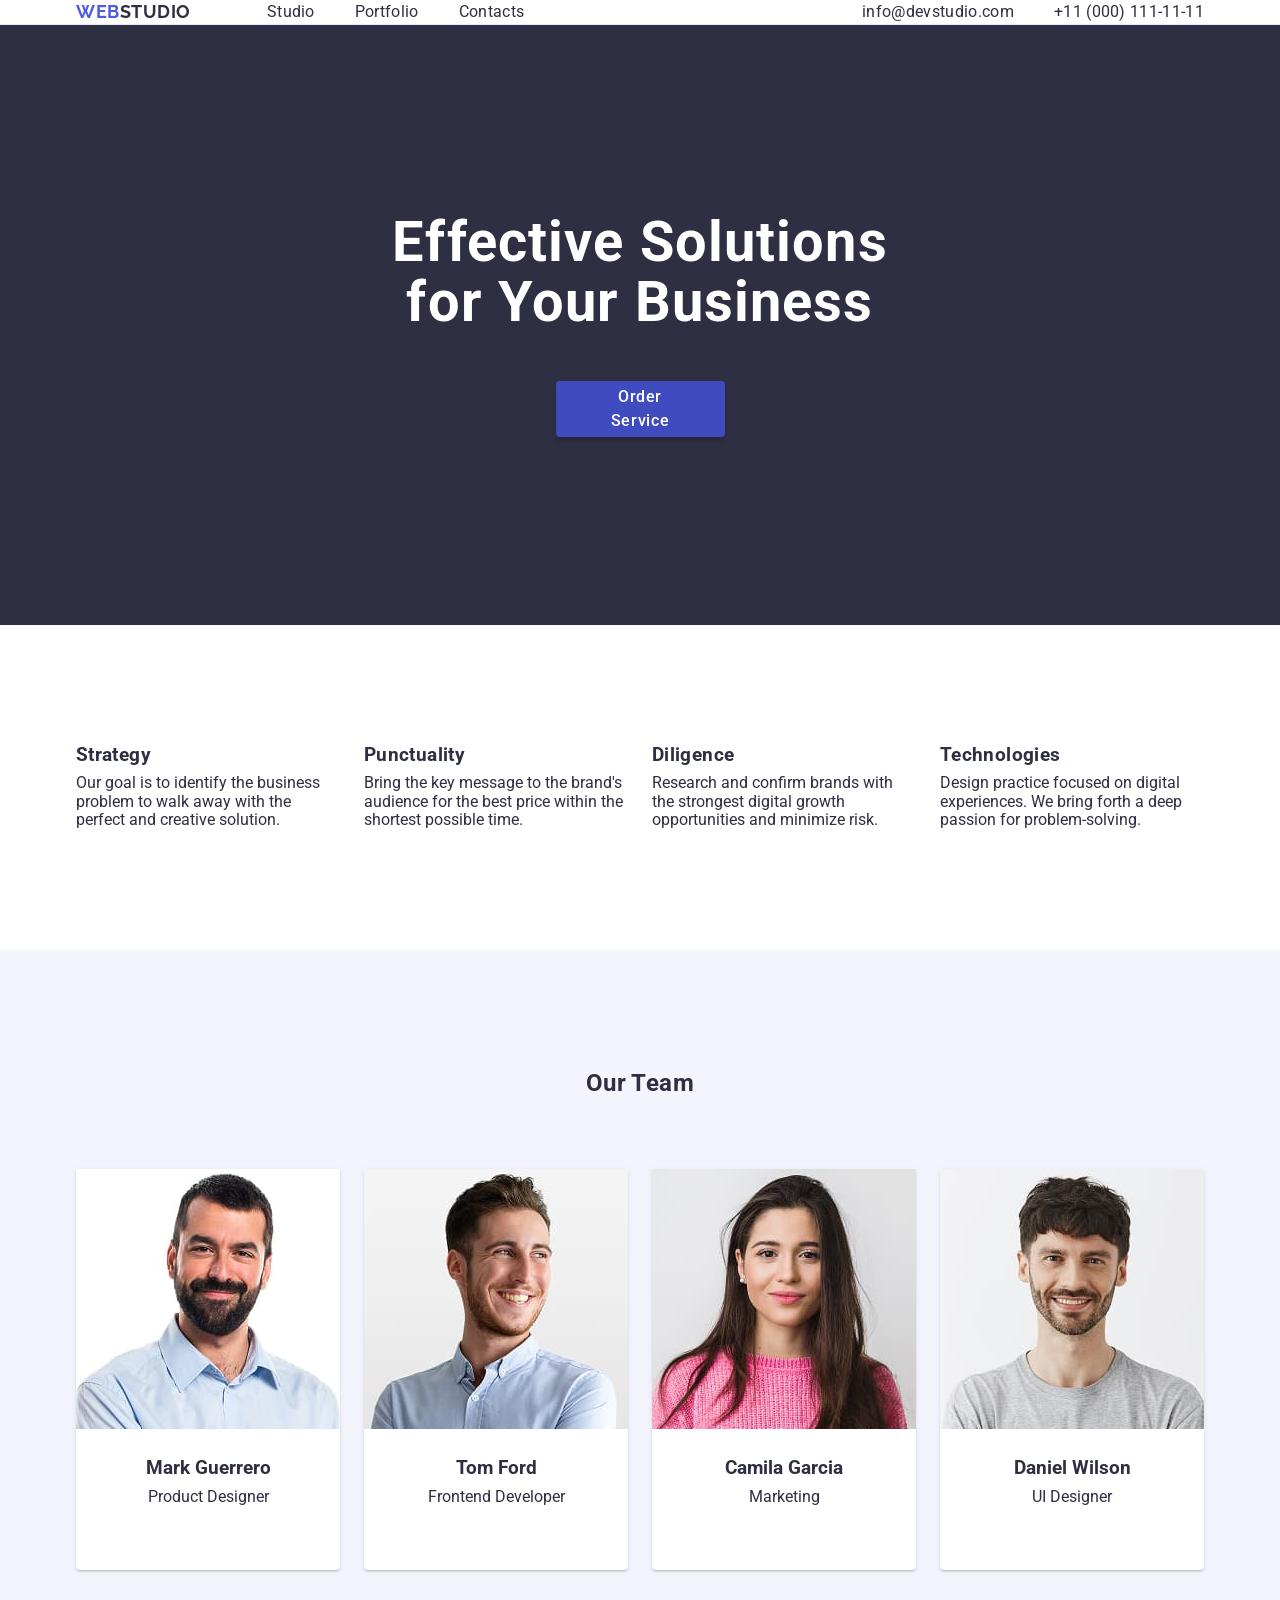
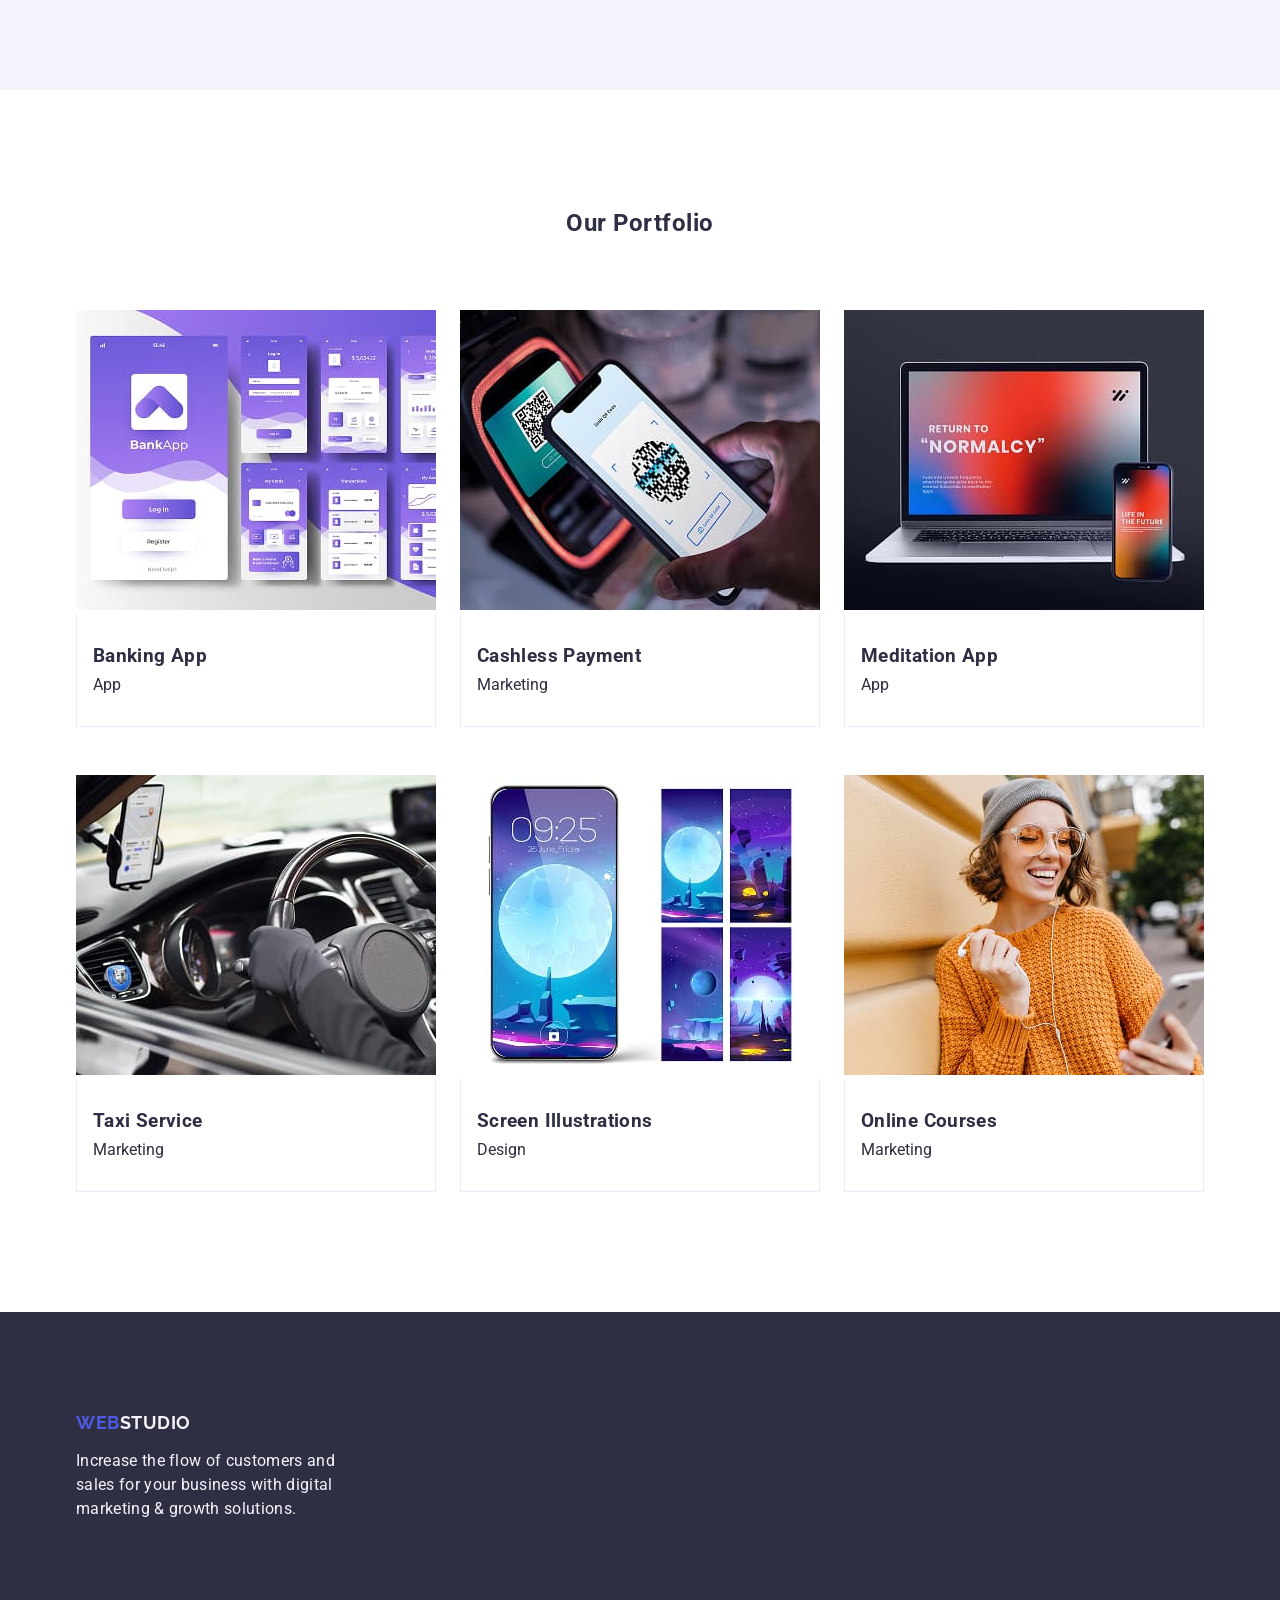
==== commit d406c2fa: "hw3-opt9" ====
--- a/index.html
+++ b/index.html
@@ -45,8 +45,11 @@
                 </nav>
                 <address>
                     <ul class="address-list">
-                         <li class="address-item"><a href="mailto:info@devstudio.com" rel="noopener noreferrer" aria-label="Email">info@devstudio.com</a></li>
-                         <li class="address-item"><a href="tel:+110001111111" target="_blank" rel="noopener noreferrer" aria-label="Phone">+11 (000) 111-11-11</a></li>
+                         <li>
+                            <a class="address-item" href="mailto:info@devstudio.com" rel="noopener noreferrer" aria-label="Email">info@devstudio.com</a></li>
+                         <li>
+                            <a class="address-item" 
+                            href="tel:+110001111111" target="_blank" rel="noopener noreferrer" aria-label="Phone">+11 (000) 111-11-11</a></li>
                     </ul>    
                 </address>
             </div>
--- a/css/styles.css
+++ b/css/styles.css
@@ -27,7 +27,7 @@
 background-color: #fff;
 }
 
-.a{
+a{
     text-decoration: none;
     color: #2e2f42; 
 }
@@ -128,7 +128,7 @@
 .address-item {
 font: 400 16px / 1.5;
 letter-spacing: 0.02em;
-color: #d9d9d9;
+color: #2e2f42;
 align-items: center;
 }
 /* #endregion address style */
@@ -198,7 +198,7 @@
 }
 
 .features-title {
-    flex-basis: calc(100% - 72px)/4;
+    width: calc((100% - 72px)/4);
 }
 
 .features-list {
@@ -226,7 +226,7 @@
 padding-block: 0px 32px;
 padding-inline: 0px;
 width: 264px;
-height: 380px;
+width: calc((100% - 72px) / 4);
 
 box-shadow: 0 2px 1px 0 rgba(46, 47, 66, 0.08), 0 1px 1px 0 rgba(46, 47, 66, 0.16), 0 1px 6px 0 rgba(46, 47, 66, 0.08);
 background: #fff;
@@ -234,7 +234,6 @@
 .team-list {
     display: flex;
     gap: 24px;
-    flex-basis: calc(100% - 72px) / 4;
 }
 
 .team-img {
@@ -274,7 +273,6 @@
 .project-box {
 display: block;
 width: 360px;
-height: 420px;
 flex-basis: calc(100% - 48px) / 3; 
 }
 
@@ -285,7 +283,6 @@
 padding-block: 32px;
 padding-inline: 16px;
 width: 360px;
-height: 120px;
 }
 
 .project-title {
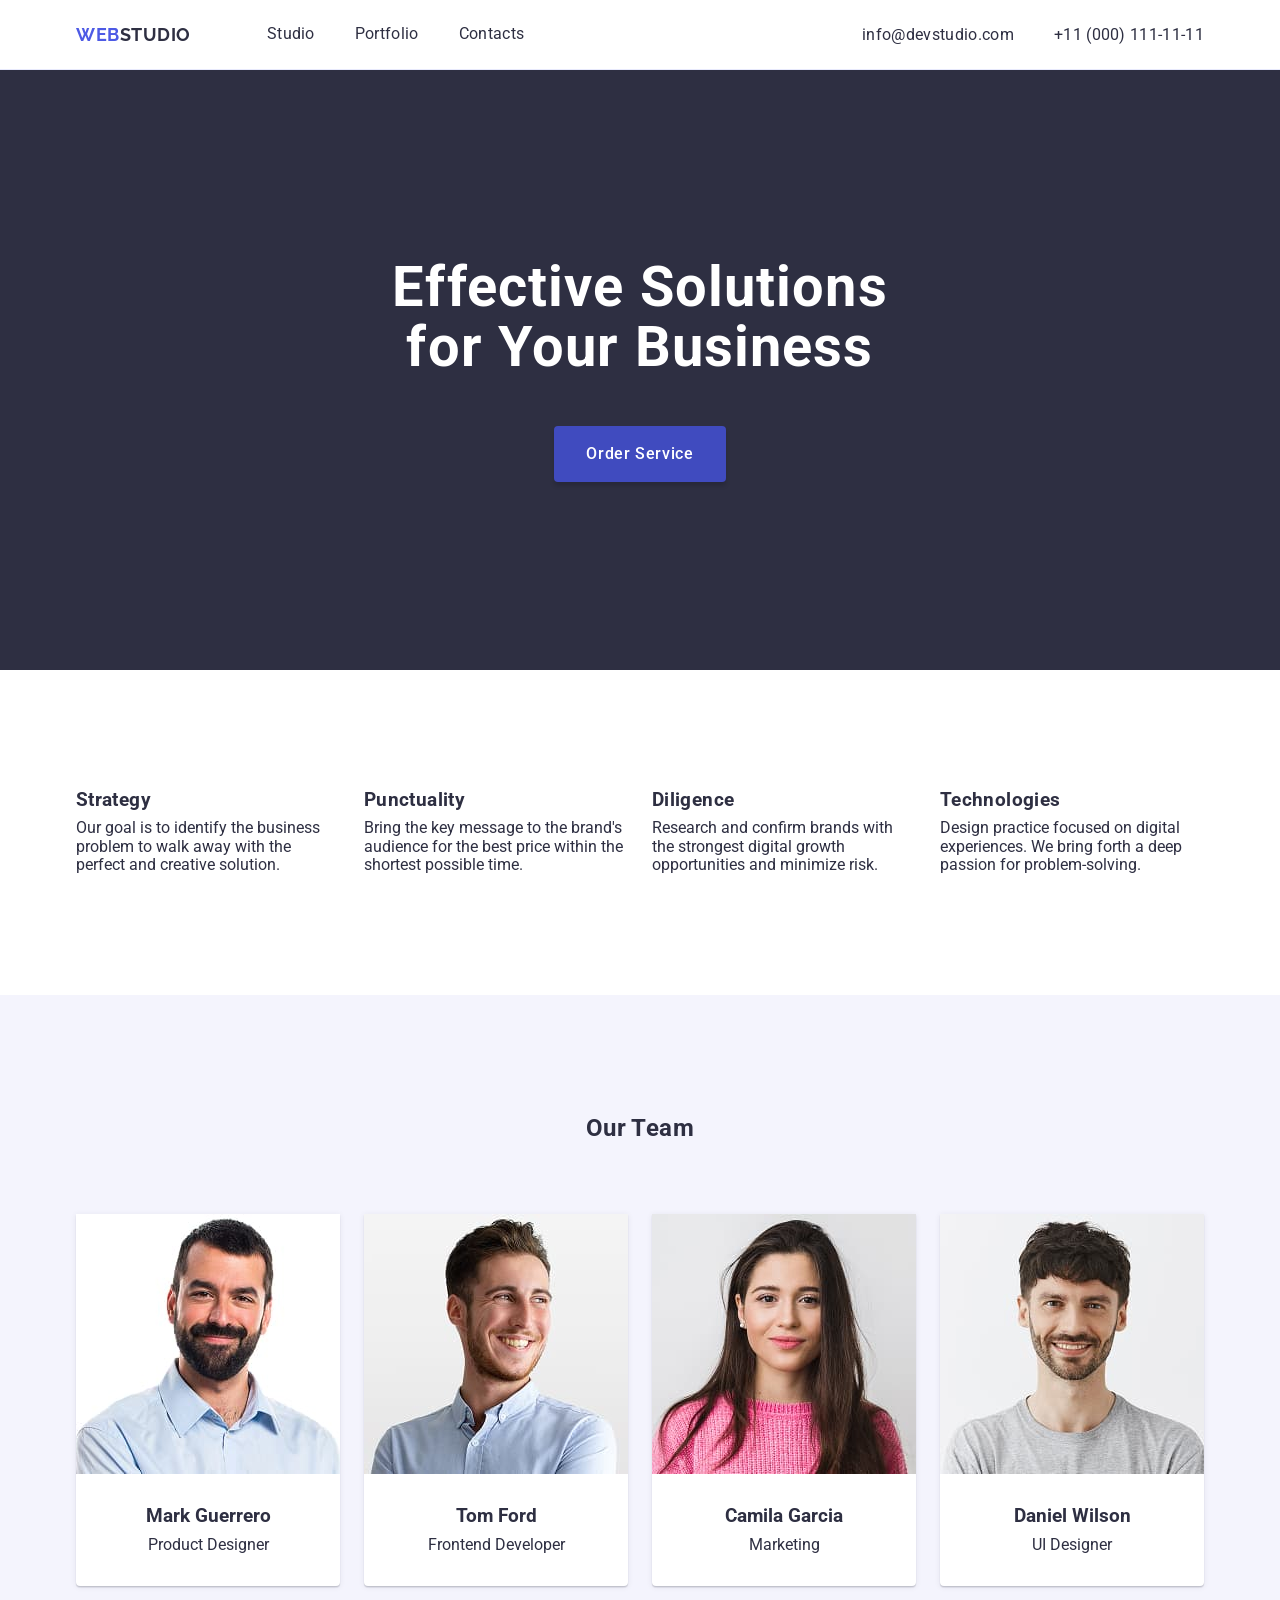
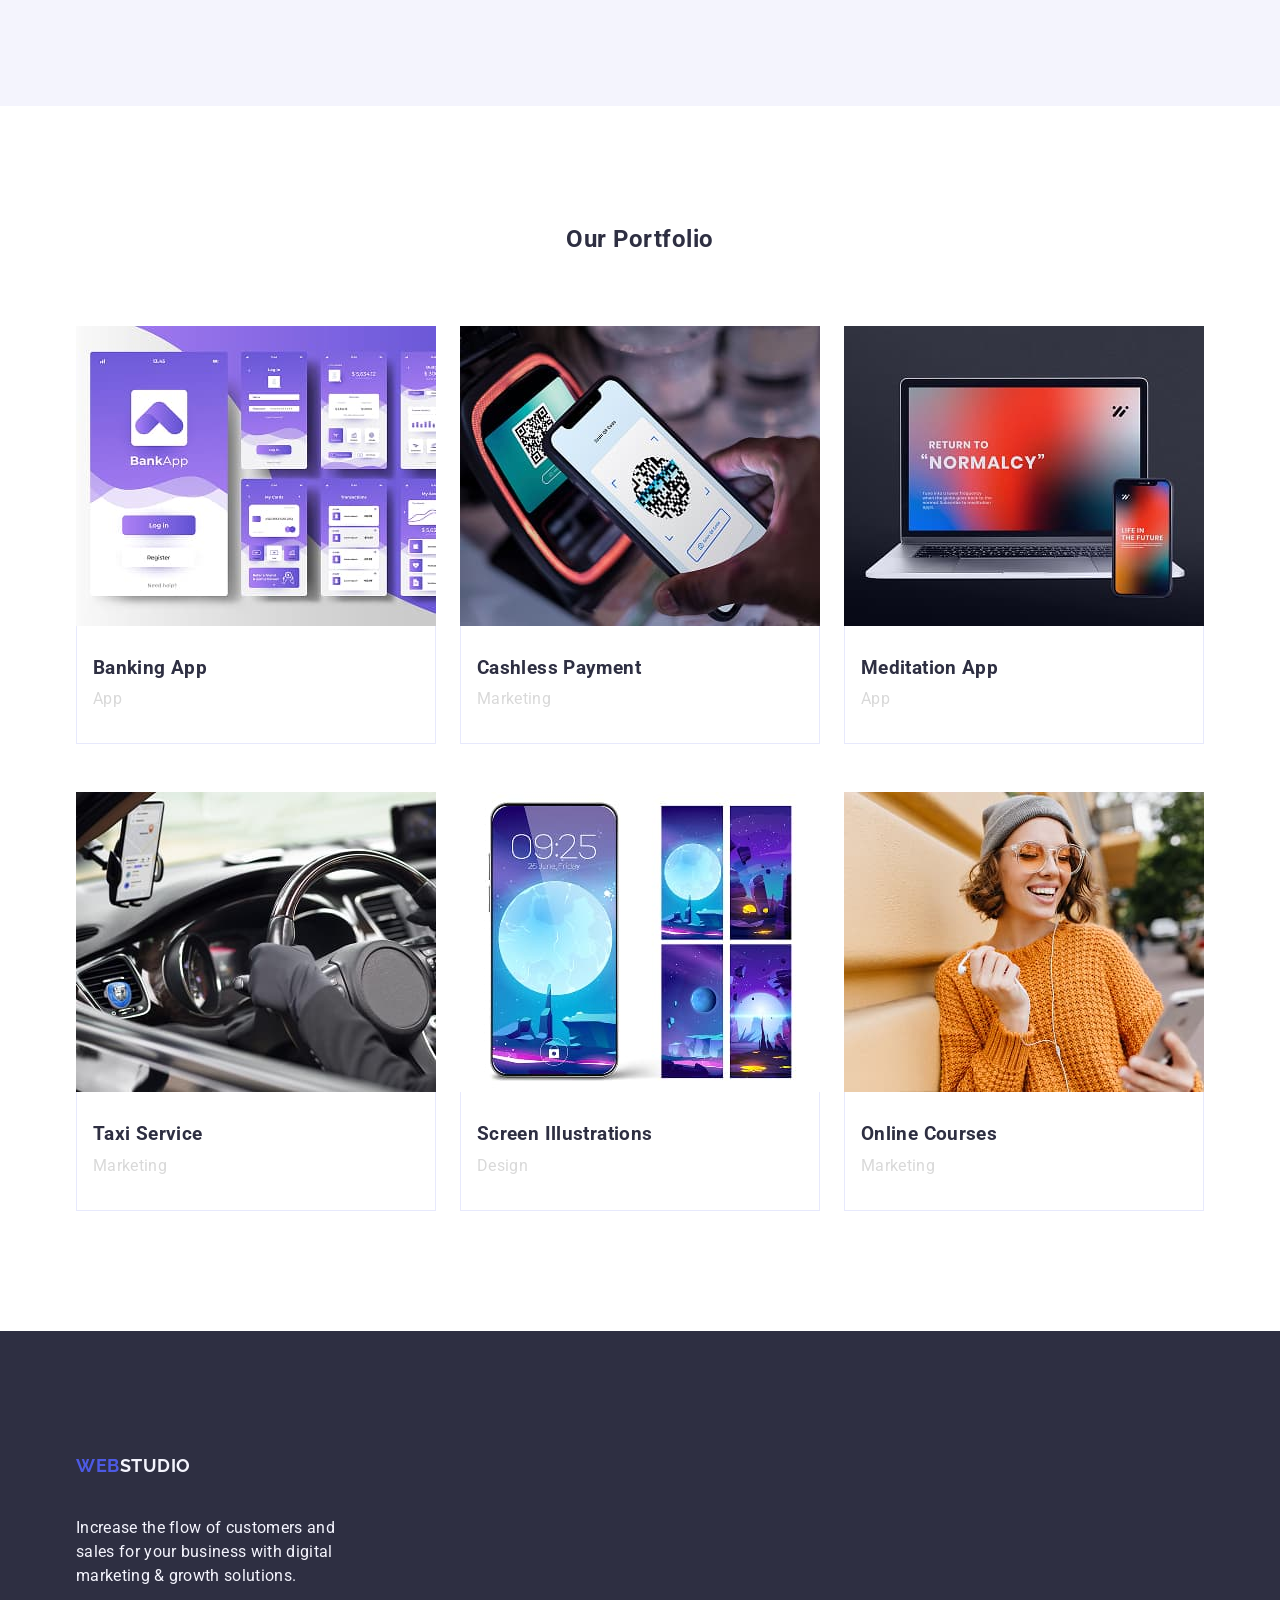
==== commit e4e743a3: "hw3_the end2?" ====
--- a/index.html
+++ b/index.html
@@ -139,42 +139,42 @@
                 <h2 class="h2 portfolio-title">Our Portfolio</h2>
                      <ul class="project-list">
                          <li class="project-box">
-                         <img src="./images/project-img/project-img-1.jpg" width="360" height="300" alt="Banking App App">
+                         <img class="project-img" src="./images/project-img/project-img-1.jpg" width="360" height="300" alt="Banking App App">
                          <div class="project-content">
                              <h3 class="h3 project-title">Banking App </h3>
                              <p class="project-text">App</p>
                          </div> 
                         </li>
                         <li class="project-box">
-                        <img src="./images/project-img/project-img-2.jpg" width="360" height="300" alt="Cashless Payment Marketing">
+                        <img class="project-img" src="./images/project-img/project-img-2.jpg" width="360" height="300" alt="Cashless Payment Marketing">
                         <div class="project-content">
                             <h3 class="h3 project-title">Cashless Payment</h3>
                             <p class="project-text">Marketing</p>
                         </div>
                         </li>
                         <li class="project-box">
-                        <img src="./images/project-img/project-img-3.jpg" width="360" height="300" alt="Meditation App App">
+                        <img class="project-img" src="./images/project-img/project-img-3.jpg" width="360" height="300" alt="Meditation App App">
                         <div class="project-content">
                             <h3 class="h3 project-title">Meditation App</h3>
                             <p class="project-text">App</p>
                         </div>
                         </li>
                         <li class="project-box">
-                        <img src="./images/project-img/project-img-4.jpg" width="360" height="300" alt="Taxi Service Marketing">
+                        <img class="project-img" src="./images/project-img/project-img-4.jpg" width="360" height="300" alt="Taxi Service Marketing">
                         <div class="project-content">
                             <h3 class="h3 project-title">Taxi Service</h3>
                             <p class="project-text">Marketing</p> 
                         </div>   
                         </li>
                         <li class="project-box">
-                        <img src="./images/project-img/project-img-5.jpg" width="360" height="300" alt="Screen Illustrations Design">
+                        <img class="project-img" src="./images/project-img/project-img-5.jpg" width="360" height="300" alt="Screen Illustrations Design">
                         <div class="project-content">
                             <h3 class="h3 project-title">Screen Illustrations</h3>
                             <p class="project-text">Design</p>  
                         </div>  
                         </li>
                         <li class="project-box">
-                        <img src="./images/project-img/project-img-6.jpg" width="360" height="300" alt="Online Courses Marketing">
+                        <img class="project-img" src="./images/project-img/project-img-6.jpg" width="360" height="300" alt="Online Courses Marketing">
                         <div class="project-content">
                             <h3 class="h3 project-title">Online Courses</h3>
                             <p class="project-text">Marketing</p>
--- a/css/styles.css
+++ b/css/styles.css
@@ -31,8 +31,8 @@
     text-decoration: none;
     color: #2e2f42; 
 }
-.a:hover,
-.a:active {
+a:hover,
+a:active {
     color: #404bbf;
 }
 
@@ -100,11 +100,12 @@
 flex-direction: row;
 gap: 40px;
 margin-left: 76px;
+padding: 24px 0;
 }
 .nav-menu-link {
 font: 500 16px / 1.5;
 letter-spacing: 0.02em;
-padding: 24px 0;
+/* padding: 24px 0 24px 0; */
 }
 
 /* #endregion header style */
@@ -112,25 +113,24 @@
 /* #region address style */
 address {
     font-style: normal;
-    font: 400 16px / 1.5 "Roboto", sans-serif;
-    letter-spacing: 0.02em;
-    color: #2e2f42; 
-    font-style: normal;
-}
-address:hover,
-address:active {
-    color: #404bbf;
-}
+}
+
 .address-list {
     display: flex;
     gap: 40px;
 }
 .address-item {
-font: 400 16px / 1.5;
+font: 400 16px / 1.5 "Roboto", sans-serif; 
 letter-spacing: 0.02em;
 color: #2e2f42;
 align-items: center;
-}
+padding: 24px 0;
+}
+.address-item:hover,
+.address-item:active {
+ color: #404bbf;
+}
+   
 /* #endregion address style */
 
 /* #region logo style */
@@ -141,6 +141,7 @@
 text-transform: uppercase;
 color: #4d5ae5;
 align-items: left;
+padding: 24px 0;
 }
 
 .logo-dark {
@@ -178,10 +179,6 @@
 border: none;
 
 border-radius: 4px;
-/* padding-block: 16px;
-padding-inline: 32px; */
-width: 169px;
-height: 56px;
 
 box-shadow: 0 4px 4px 0 rgba(0, 0, 0, 0.15);
 background: #404bbf;
@@ -218,12 +215,12 @@
 }
 
 .team-title {
-    padding: 0 0 72px;
+    margin-bottom: 72px;
 }
 
 .team-box {
+display: block;
 border-radius: 0 0 4px 4px;
-padding-block: 0px 32px;
 padding-inline: 0px;
 width: 264px;
 width: calc((100% - 72px) / 4);
@@ -252,7 +249,7 @@
 }
 
 .card-content {
-    padding: 29px 16px 32px;
+    padding: 32px 16px;
 }
 /* #endregion team */
 
@@ -262,7 +259,7 @@
 }
 
 .portfolio-title {
-    padding: 0 0 72px;
+    margin-bottom: 72px;
 }
 .project-list {
     display: flex;
@@ -272,8 +269,12 @@
 
 .project-box {
 display: block;
-width: 360px;
-flex-basis: calc(100% - 48px) / 3; 
+width: calc((100% - 48px) / 3); 
+}
+
+.project-img {
+display: block;
+width: 100%;
 }
 
 .project-content {
@@ -282,7 +283,6 @@
 border-right: 1px solid #e7e9fc;
 padding-block: 32px;
 padding-inline: 16px;
-width: 360px;
 }
 
 .project-title {
@@ -291,6 +291,9 @@
 }
 
 .project-text {
+font: 400 16px / 1.5 "Roboto", sans-serif;
+letter-spacing: 0.02em;
+color: #d9d9d9;
 }
 /* #endregion portfolio */
 
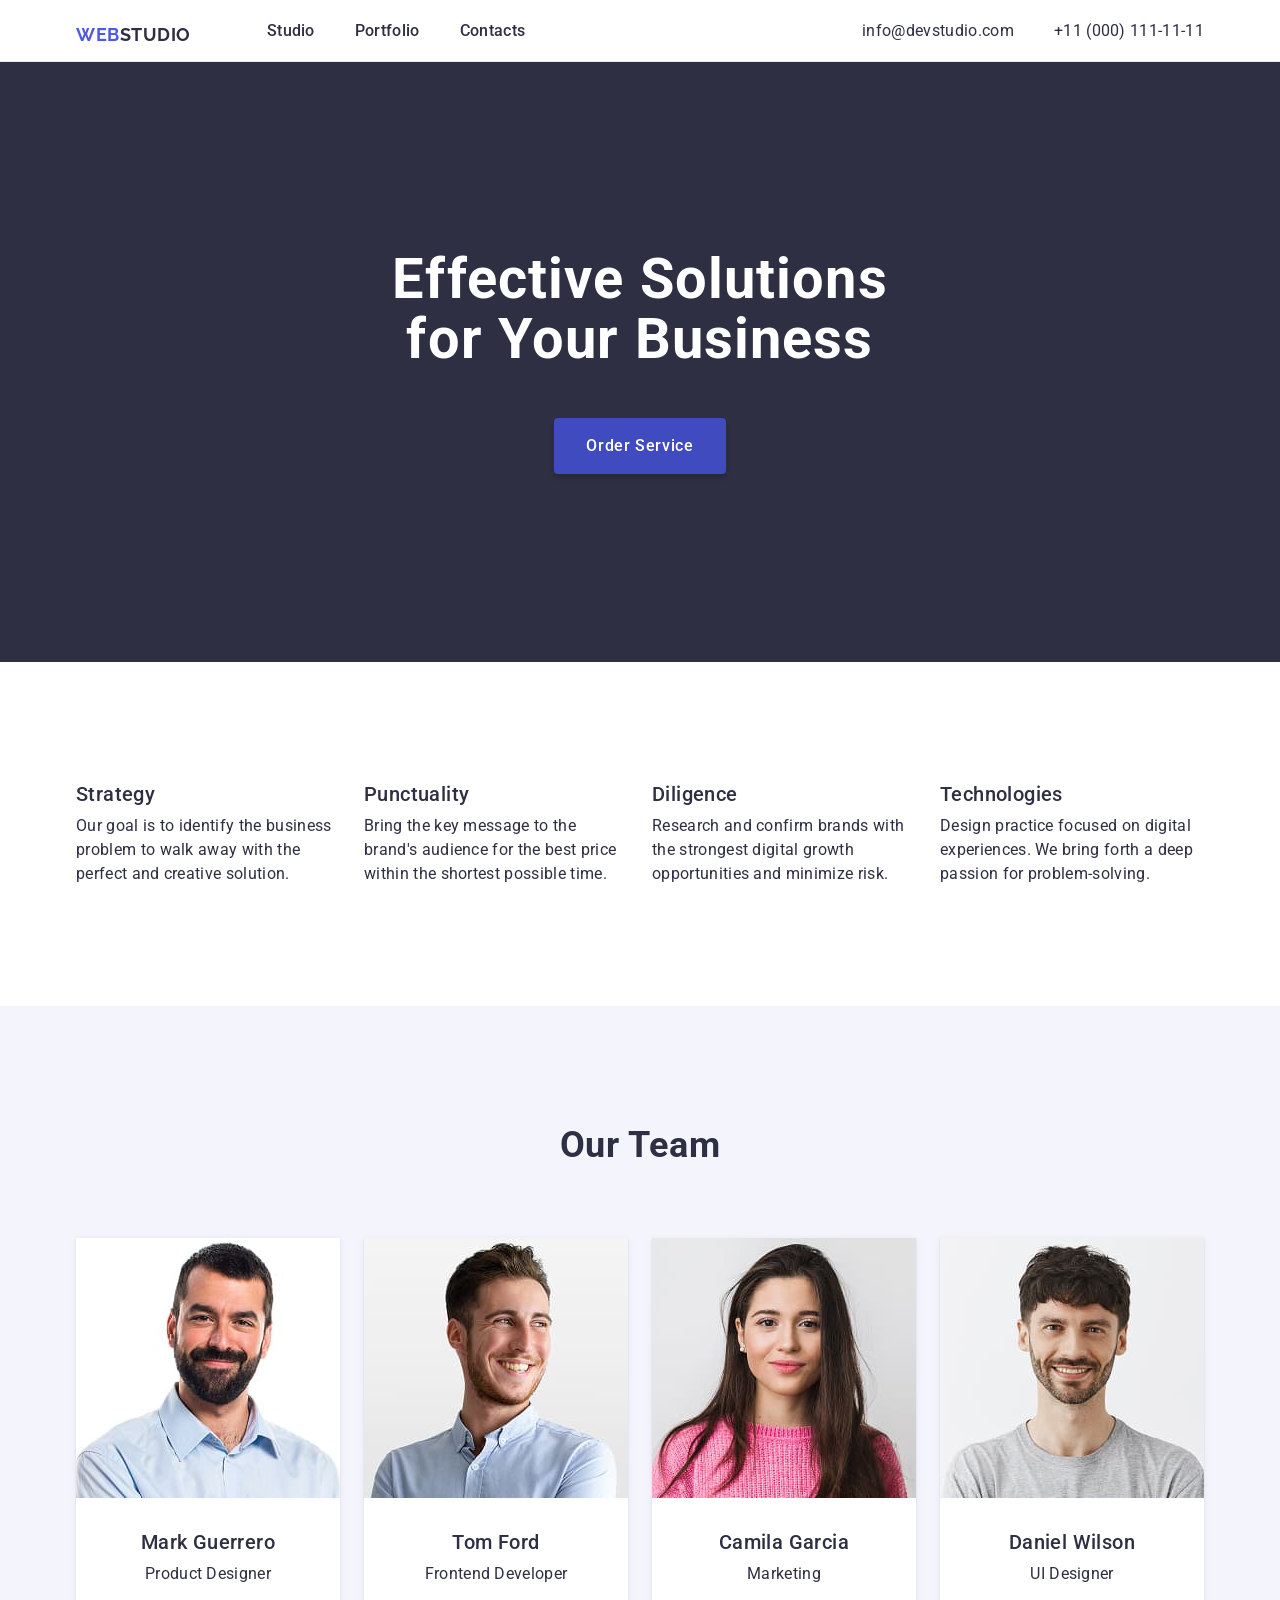
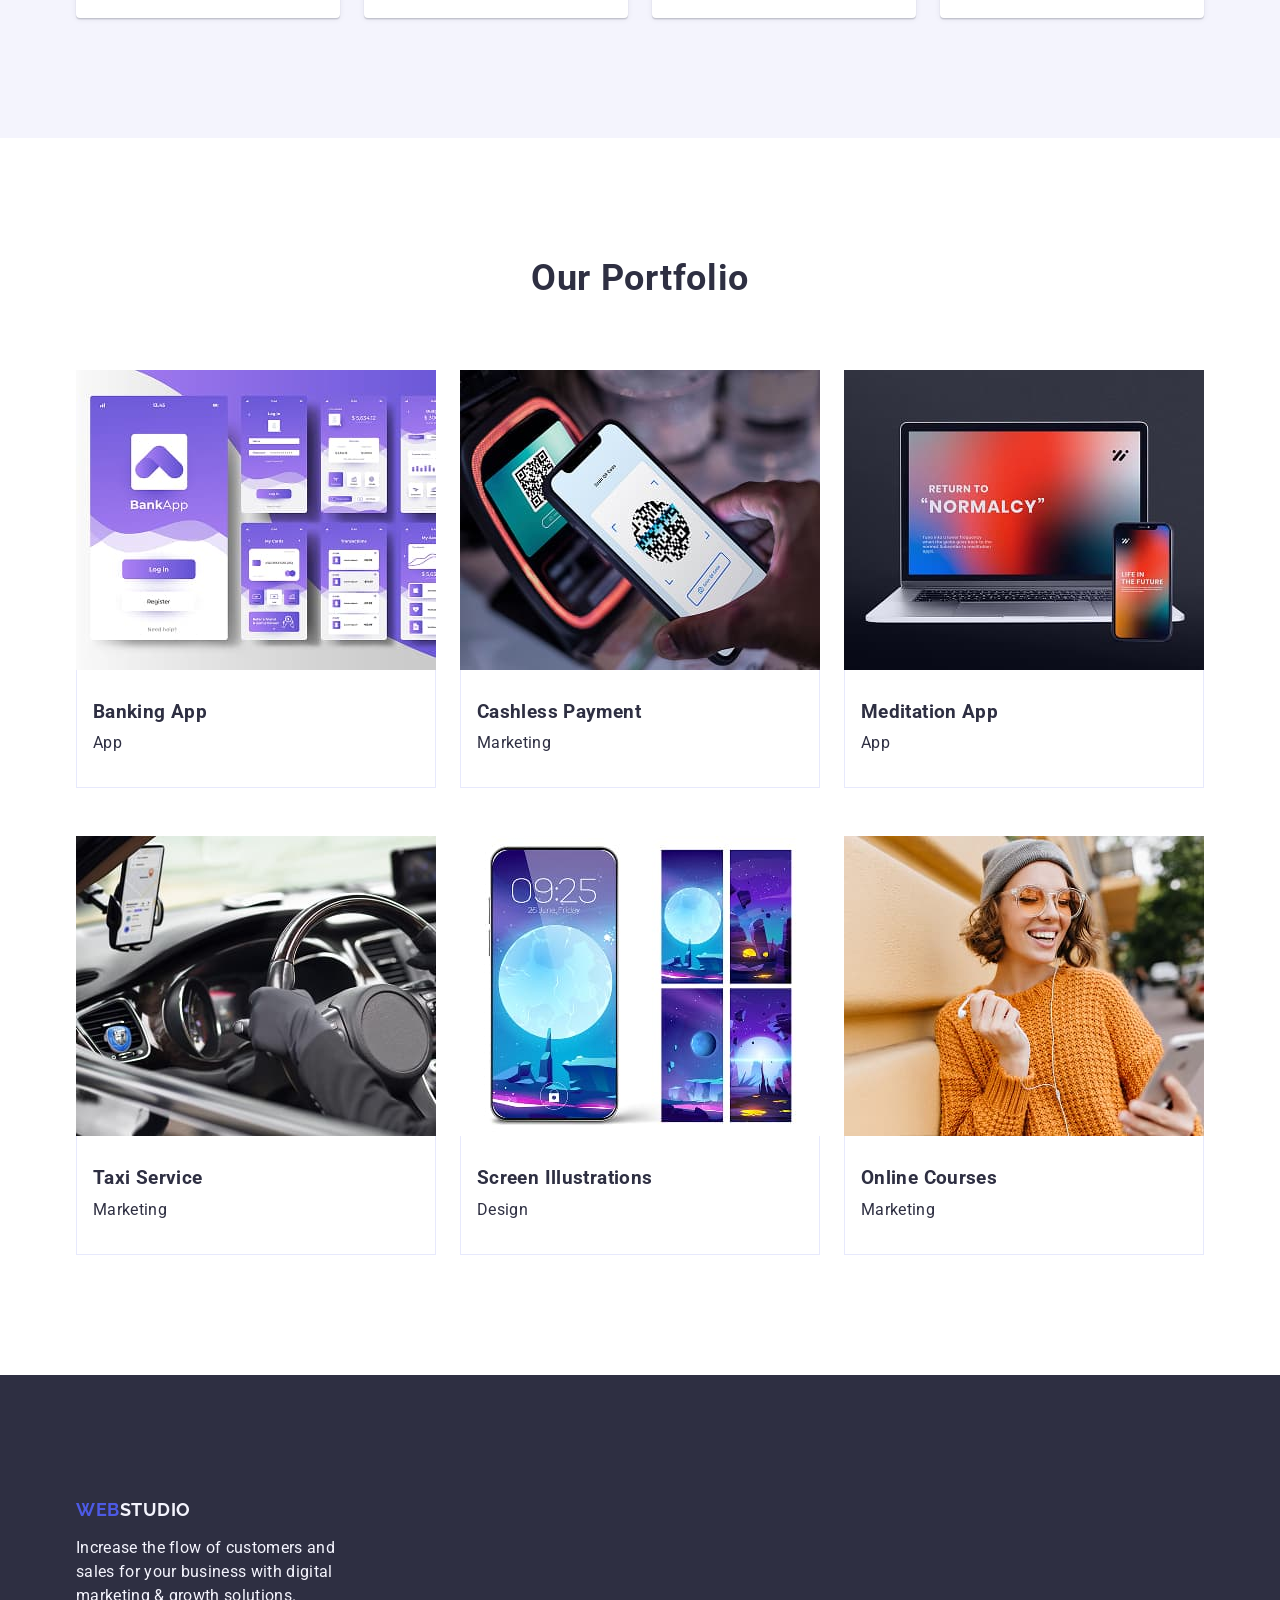
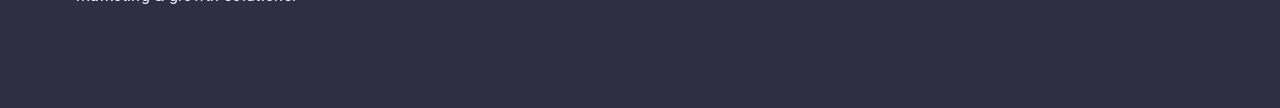
==== commit 0a5fdb23: "hw3-is-it-ok?" ====
--- a/index.html
+++ b/index.html
@@ -5,12 +5,17 @@
     <meta charset="UTF-8">
     <meta name="viewport" content="width=device-width, initial-scale=1.0">
     <title>Document</title>
+
     <!-- fonts -->
     <link rel="preconnect" href="https://fonts.googleapis.com">
 <link rel="preconnect" href="https://fonts.gstatic.com" crossorigin>
+<link rel="preconnect" href="https://fonts.googleapis.com">
+<link rel="preconnect" href="https://fonts.gstatic.com" crossorigin>
 <link href="https://fonts.googleapis.com/css2?family=Raleway:ital,wght@0,100..900;1,100..900&family=Roboto:ital,wght@0,100..900;1,100..900&display=swap" rel="stylesheet">
+
     <!-- normalize -->
     <link rel="stylesheet" href="https://cdnjs.cloudflare.com/ajax/libs/modern-normalize/3.0.1/modern-normalize.min.css">
+    
     <!-- styles -->
     <link rel="stylesheet" href="./css/styles.css">
 </head>
@@ -73,24 +78,24 @@
                     <ul class="features-list">
                         <li class="features-title">
                             <h3 class="h3 features-heading">Strategy</h3>
-                            <p>Our goal is to identify the business problem to walk away with the perfect and creative solution. 
+                            <p class="features-text">Our goal is to identify the business problem to walk away with the perfect and creative solution. 
                             </p>
                         </li>
                         <li class="features-title">
                             <h3 class="h3 features-heading ">Punctuality</h3>
-                            <p> Bring the key message to the brand's audience for the best price within the shortest possible time.
+                            <p class="features-text"> Bring the key message to the brand's audience for the best price within the shortest possible time.
                             </p> 
                         </li>
     
                         <li class="features-title">
                             <h3 class="h3 features-heading ">Diligence</h3>
-                            <p>Research and confirm brands with the strongest digital growth opportunities and minimize risk.
+                            <p class="features-text">Research and confirm brands with the strongest digital growth opportunities and minimize risk.
                             </p>
                         </li>
     
                         <li class="features-title">
                             <h3 class="h3 features-heading">Technologies</h3>
-                            <p>Design practice focused on digital experiences. We bring forth a deep passion for problem-solving.</p>
+                            <p class="features-text">Design practice focused on digital experiences. We bring forth a deep passion for problem-solving.</p>
                         </li>
                     </ul>
                 </div>
--- a/css/styles.css
+++ b/css/styles.css
@@ -86,7 +86,7 @@
     display: flex;
     justify-content: space-between;
     margin-left: auto;
-    align-items: center;  
+    align-items: center; 
 }
 .nav-menu {
     display: flex;
@@ -100,12 +100,12 @@
 flex-direction: row;
 gap: 40px;
 margin-left: 76px;
+}
+.nav-menu-link {
+font: 500 16px / 1.5 "Roboto", sans-serif;
+letter-spacing: 0.02em;
+color: #2e2f42;
 padding: 24px 0;
-}
-.nav-menu-link {
-font: 500 16px / 1.5;
-letter-spacing: 0.02em;
-/* padding: 24px 0 24px 0; */
 }
 
 /* #endregion header style */
@@ -141,15 +141,17 @@
 text-transform: uppercase;
 color: #4d5ae5;
 align-items: left;
-padding: 24px 0;
+padding: 24px 0 16px;
 }
 
 .logo-dark {
 color: #2e2f42;
+margin: 24px 0;
 }
 
 .logo-light {
 color: #f4f4fd;
+margin-bottom: 16px;
 }
 /* #endregion logo style */
     
@@ -160,10 +162,18 @@
 }
 
 .hero-title {
-color: #fff;
+/* color: #fff;
 max-width: 496px;
 width: 100%;
 margin: 0 auto;  
+margin-bottom: 48px; */
+
+font: 700 56px / 1.07 "Roboto", sans-serif;
+letter-spacing: 0.02em;
+text-align: center;
+color: #fff;
+max-width: 496px;
+margin: 0 auto;
 margin-bottom: 48px;
 }
 
@@ -171,6 +181,7 @@
 font: 500 16px / 1.5 "Roboto", sans-serif;
 letter-spacing: 0.04em;
 color: #fff;
+
 display: flex;
 align-items: center;
 /* flex-direction: row; */
@@ -204,7 +215,16 @@
 }
 
 .features-heading {
-     margin-bottom: 8px;
+font: 500 20px / 1.2 "Roboto", sans-serif;
+letter-spacing: 0.02em;
+color: #2e2f42;
+margin-bottom: 8px;
+}
+
+.features-text {
+font: 400 16px / 1.5 "Roboto", sans-serif;
+letter-spacing: 0.02em;
+/* color: #d9d9d9; */
 }
 /* #endregion features style */
 
@@ -215,7 +235,11 @@
 }
 
 .team-title {
-    margin-bottom: 72px;
+font: 700 36px / 1.11 "Roboto", sans-serif;
+letter-spacing: 0.02em;
+text-align: center;
+color: #2e2f42;
+margin-bottom: 72px;
 }
 
 .team-box {
@@ -240,12 +264,19 @@
 }
 
 .team-name {
-    text-align: center;
-    margin-bottom: 8px;
+font: 500 20px / 1.2 "Roboto", sans-serif;
+letter-spacing: 0.02em;
+text-align: center;
+color: #2e2f42;
+margin-bottom: 8px;
 }
 
 .team-job {
-    text-align: center;
+font: 400 16px / 1.5 "Roboto", sans-serif;
+letter-spacing: 0.02em;
+text-align: center;
+/* color: #d9d9d9; */
+text-align: center;
 }
 
 .card-content {
@@ -259,7 +290,11 @@
 }
 
 .portfolio-title {
-    margin-bottom: 72px;
+font: 700 36px / 1.11111 "Roboto", sans-serif;
+letter-spacing: 0.02em;
+text-align: center;
+color: #2e2f42;
+margin-bottom: 72px;
 }
 .project-list {
     display: flex;
@@ -293,7 +328,7 @@
 .project-text {
 font: 400 16px / 1.5 "Roboto", sans-serif;
 letter-spacing: 0.02em;
-color: #d9d9d9;
+/* color: #d9d9d9; */
 }
 /* #endregion portfolio */
 
@@ -309,7 +344,6 @@
 color: #f4f4fd;
 max-width:264px;
 width: 100%;
-margin-top: 16px;
 }
 
 /* #endregion footer */
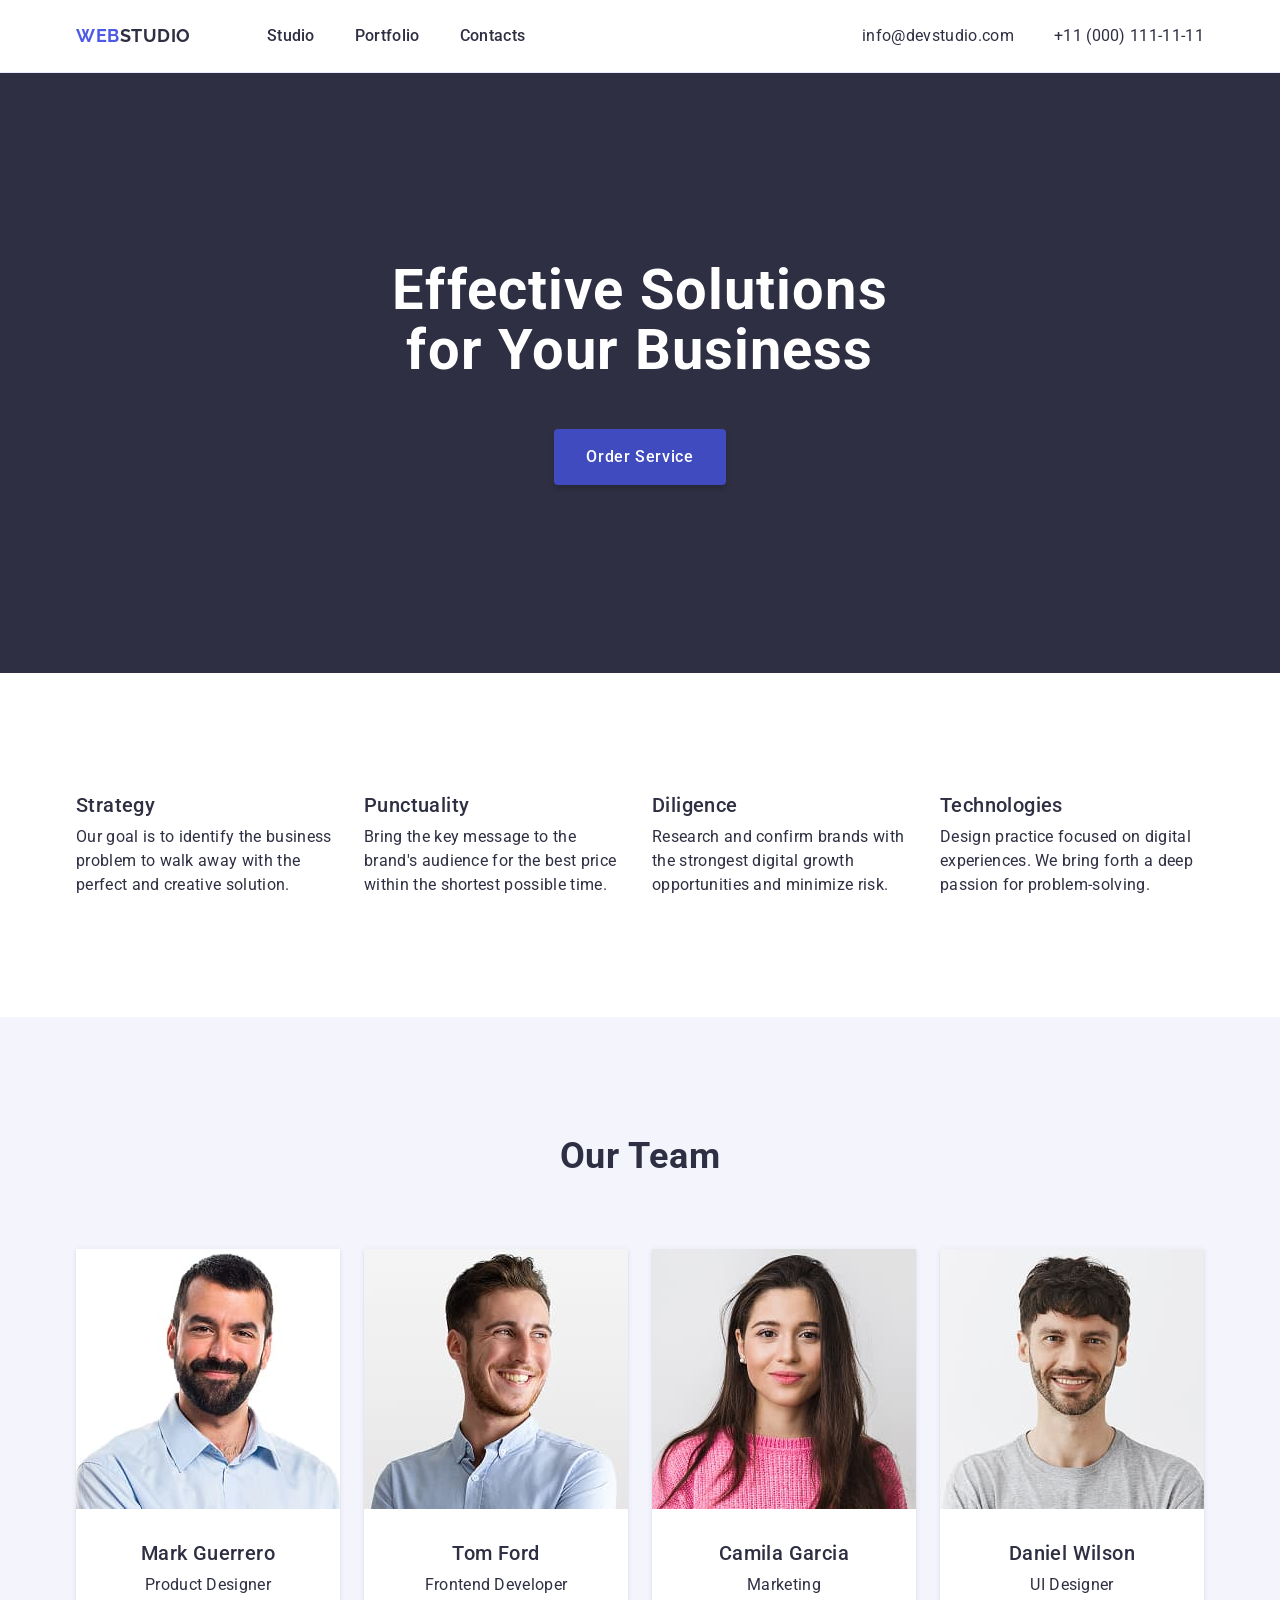
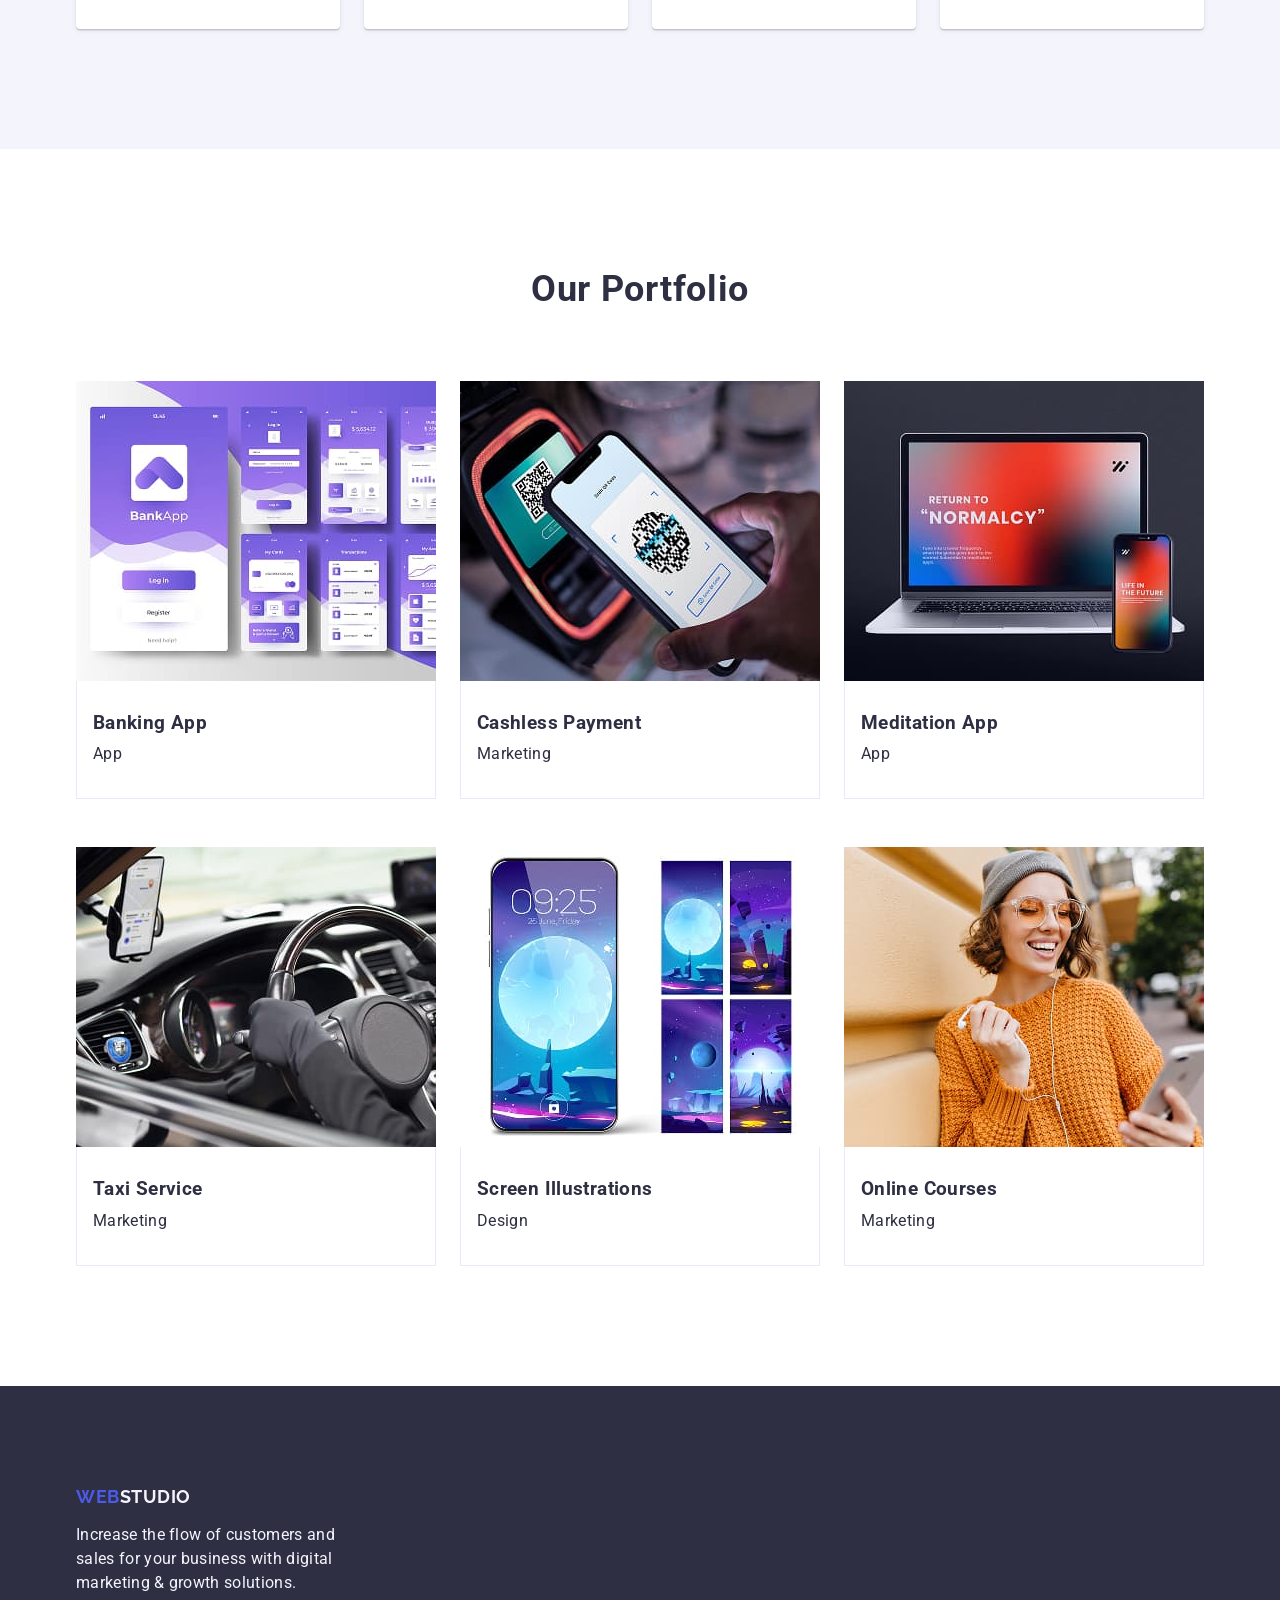
==== commit 958616d0: "hw3-end???" ====
--- a/index.html
+++ b/index.html
@@ -26,9 +26,9 @@
         <div class="container">
             <div class="header-container">
                 <nav class="nav-menu">
-                    <a class="logo"
+                    <a class="logo header-logo"
                         href="./index.html" >
-                        web<span class="logo-dark">studio</span>
+                        web<span class="logo-dark" >studio</span>
                     </a>
                     <ul class="nav-menu-list">
                         <li>
--- a/css/styles.css
+++ b/css/styles.css
@@ -3,17 +3,18 @@
 ul, ol {
   list-style-type: none;
   margin: 0;
-  padding-left: 0;
-}
+  padding: 0;
+}
+
 p,
 h1,
 h2,
 h3,
 h4,
 h5,
-h6,
-body {
+h6 {
   margin: 0;
+  padding: 0;
 }
 
 button {
@@ -30,10 +31,6 @@
 a{
     text-decoration: none;
     color: #2e2f42; 
-}
-a:hover,
-a:active {
-    color: #404bbf;
 }
 
 .h1 {
@@ -88,6 +85,7 @@
     margin-left: auto;
     align-items: center; 
 }
+
 .nav-menu {
     display: flex;
     align-items: center;
@@ -99,62 +97,67 @@
 justify-content: flex-start;
 flex-direction: row;
 gap: 40px;
-margin-left: 76px;
-}
+}
+
 .nav-menu-link {
+display: block;
 font: 500 16px / 1.5 "Roboto", sans-serif;
 letter-spacing: 0.02em;
 color: #2e2f42;
 padding: 24px 0;
 }
-
+.nav-menu-link:hover,
+.nav-menu-link:active {
+ color: #404bbf;
+}
 /* #endregion header style */
 
-/* #region address style */
-address {
-    font-style: normal;
-}
-
-.address-list {
-    display: flex;
-    gap: 40px;
-}
-.address-item {
-font: 400 16px / 1.5 "Roboto", sans-serif; 
-letter-spacing: 0.02em;
-color: #2e2f42;
-align-items: center;
-padding: 24px 0;
-}
-.address-item:hover,
-.address-item:active {
- color: #404bbf;
-}
-   
-/* #endregion address style */
-
 /* #region logo style */
+.header-logo {
+    padding: 24px 0;
+    margin-right: 76px;
+}
+
 .logo {
 display: block;
 font: 700 18px / 1.17 "Raleway", sans-serif;
 letter-spacing: 0.03em;
 text-transform: uppercase;
 color: #4d5ae5;
-align-items: left;
-padding: 24px 0 16px;
+align-items: center;
 }
 
 .logo-dark {
 color: #2e2f42;
-margin: 24px 0;
 }
 
 .logo-light {
 color: #f4f4fd;
-margin-bottom: 16px;
 }
 /* #endregion logo style */
-    
+ 
+/* #region address style */
+.address-list {
+    margin-right: auto;
+    display: flex;
+    gap: 40px;
+}
+.address-item {
+display: block;
+font: 400 16px / 1.5 "Roboto", sans-serif; 
+letter-spacing: 0.02em;
+color: #2e2f42;
+align-items: center;
+padding: 24px 0;
+font-style: normal;
+}
+.address-item:hover,
+.address-item:active {
+ color: #404bbf;
+}
+   
+/* #endregion address style */
+
 /* #region hero style */
 .hero {
 background: #2e2f42;
@@ -344,6 +347,7 @@
 color: #f4f4fd;
 max-width:264px;
 width: 100%;
+margin-top: 16px;
 }
 
 /* #endregion footer */
